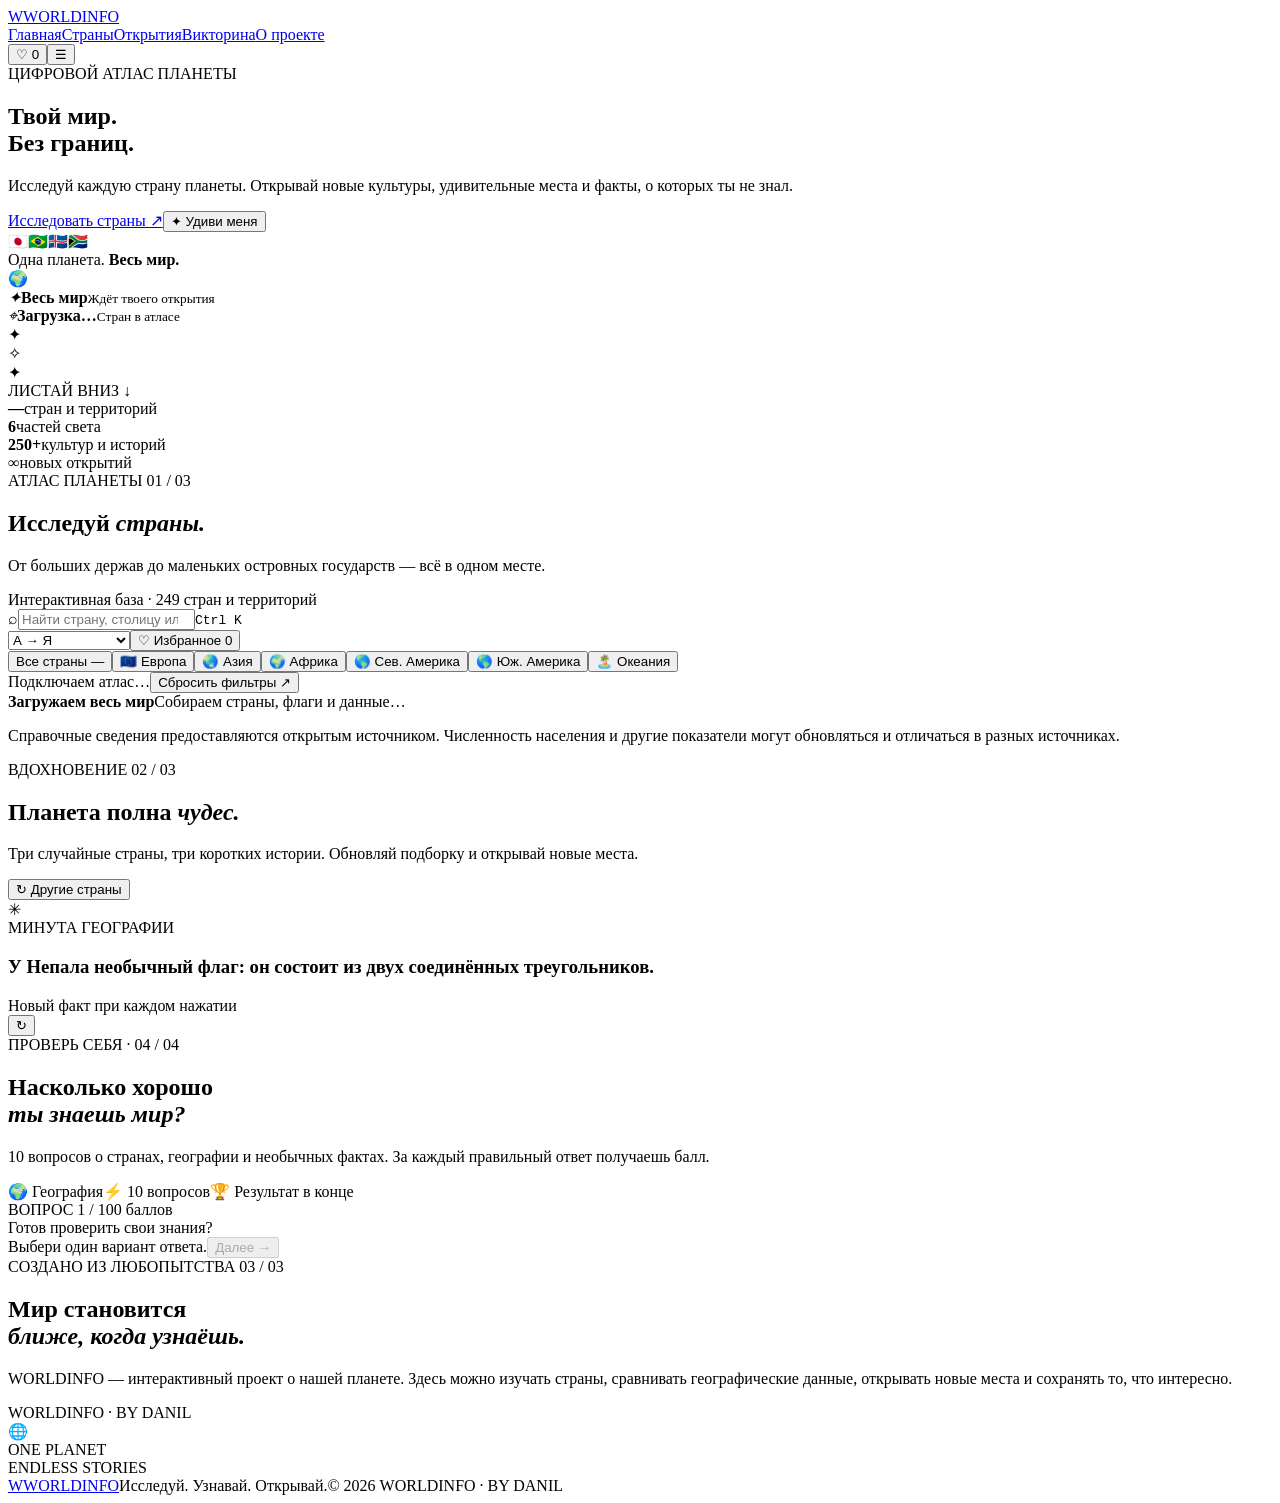
==== index.html @ 2afacd93 "Add files via upload" ====
<!doctype html>
<html lang="ru">
<head>
<meta charset="UTF-8"><meta name="viewport" content="width=device-width,initial-scale=1"><meta name="theme-color" content="#07111f">
<meta name="description" content="WORLDINFO — интерактивная энциклопедия всех стран мира."><title>WORLDINFO — весь мир у тебя под рукой</title>
<link rel="preconnect" href="https://fonts.googleapis.com"><link rel="preconnect" href="https://fonts.gstatic.com" crossorigin><link href="https://fonts.googleapis.com/css2?family=DM+Sans:wght@400;500;600;700;800&family=Manrope:wght@400;500;600;700;800&display=swap" rel="stylesheet"><link rel="stylesheet" href="style.css">
</head>
<body>
<div class="scroll-progress" id="scrollProgress"></div><div class="cursor-glow" id="cursorGlow"></div><div class="noise"></div><div class="ambient ambient-a"></div><div class="ambient ambient-b"></div>
<header class="header"><a class="logo" href="#home"><span class="logo-mark">W</span>WORLD<span class="logo-accent">INFO</span></a><nav id="nav"><a href="#home">Главная</a><a href="#countries">Страны</a><a href="#discover">Открытия</a><a href="#quiz">Викторина</a><a href="#about">О проекте</a></nav><div class="header-right"><button class="icon-button" id="favoritesTop" aria-label="Избранное">♡ <span id="favCount">0</span></button><button class="menu-button" id="menu" aria-label="Меню">☰</button></div></header>
<main>
<section class="hero" id="home"><div class="hero-content"><div class="eyebrow"><span class="pulse-dot"></span> ЦИФРОВОЙ АТЛАС ПЛАНЕТЫ</div><h1>Твой мир.<br><span>Без границ.</span></h1><p class="hero-lead">Исследуй каждую страну планеты. Открывай новые культуры, удивительные места и факты, о которых ты не знал.</p><div class="hero-buttons"><a class="button button-primary" href="#countries">Исследовать страны <span>↗</span></a><button class="button button-glass" id="randomCountry">✦ Удиви меня</button></div><div class="hero-meta"><div class="avatar-stack"><span>🇯🇵</span><span>🇧🇷</span><span>🇮🇸</span><span>🇿🇦</span></div><span>Одна планета. <b>Весь мир.</b></span></div></div><div class="hero-visual"><div class="orbit orbit-one"></div><div class="orbit orbit-two"></div><div class="planet"><div class="planet-shine"></div><span>🌍</span></div><div class="planet-label label-top"><i>✦</i><span><b>Весь мир</b><small>Ждёт твоего открытия</small></span></div><div class="planet-label label-bottom"><i>⌖</i><span><b id="heroCountryCount">Загрузка…</b><small>Стран в атласе</small></span></div><div class="star star-a">✦</div><div class="star star-b">✧</div><div class="star star-c">✦</div></div><div class="hero-scroll">ЛИСТАЙ ВНИЗ <span>↓</span></div></section>
<section class="stats-strip"><div><strong id="statCountries">—</strong><span>стран и территорий</span></div><div><strong>6</strong><span>частей света</span></div><div><strong>250+</strong><span>культур и историй</span></div><div><strong>∞</strong><span>новых открытий</span></div></section>
<section class="section countries-section" id="countries"><div class="section-heading"><div><div class="kicker">АТЛАС ПЛАНЕТЫ <span>01 / 03</span></div><h2>Исследуй <em>страны.</em></h2><p>От больших держав до маленьких островных государств — всё в одном месте.</p></div><div class="heading-note"><span class="live-dot"></span> Интерактивная база · 249 стран и территорий</div></div>
<div class="explorer"><div class="search-wrap"><span>⌕</span><input id="search" type="search" placeholder="Найти страну, столицу или регион…" autocomplete="off"><kbd>Ctrl K</kbd></div><div class="control-wrap"><select id="sort" aria-label="Сортировка"><option value="az">А → Я</option><option value="za">Я → А</option><option value="population">По населению ↓</option><option value="area">По площади ↓</option></select><button id="favoritesToggle" class="filter-fav">♡ Избранное <span id="favCount2">0</span></button></div></div>
<div class="region-tabs" id="filters"><button class="region-tab active" data-region="Все">Все страны <span id="allCount">—</span></button><button class="region-tab" data-region="Европа">🇪🇺 Европа</button><button class="region-tab" data-region="Азия">🌏 Азия</button><button class="region-tab" data-region="Африка">🌍 Африка</button><button class="region-tab" data-region="Северная Америка">🌎 Сев. Америка</button><button class="region-tab" data-region="Южная Америка">🌎 Юж. Америка</button><button class="region-tab" data-region="Океания">🏝️ Океания</button></div>
<div class="catalog-top"><span id="resultCount">Подключаем атлас…</span><button id="reset" class="text-button">Сбросить фильтры ↗</button></div><div id="countryGrid" class="country-grid"><div class="loading-state"><div class="loader"></div><b>Загружаем весь мир</b><span>Собираем страны, флаги и данные…</span></div></div><div class="load-error" id="loadError" hidden><b>Не удалось загрузить атлас</b><span data-error-detail>Не удалось получить данные от сервера. Попробуй ещё раз.</span><button class="button button-primary" id="retryLoad">Повторить загрузку</button></div><p class="data-note">Справочные сведения предоставляются открытым источником. Численность населения и другие показатели могут обновляться и отличаться в разных источниках.</p></section>
<section class="discover-section" id="discover"><div class="section-heading discover-heading"><div><div class="kicker">ВДОХНОВЕНИЕ <span>02 / 03</span></div><h2>Планета полна <em>чудес.</em></h2><p>Три случайные страны, три коротких истории. Обновляй подборку и открывай новые места.</p></div><button id="refreshFeatured" class="button button-glass refresh-featured">↻ Другие страны</button></div><div class="feature-grid" id="featuredGrid"></div>
<div class="fact-banner"><div class="fact-icon">✳</div><div><div class="kicker">МИНУТА ГЕОГРАФИИ</div><h3 id="factText">У Непала необычный флаг: он состоит из двух соединённых треугольников.</h3><span>Новый факт при каждом нажатии</span></div><button id="newFact" class="fact-refresh" aria-label="Новый факт">↻</button></div></section>

<section class="quiz-section" id="quiz"><div class="quiz-intro"><div class="kicker">ПРОВЕРЬ СЕБЯ · 04 / 04</div><h2>Насколько хорошо<br><em>ты знаешь мир?</em></h2><p>10 вопросов о странах, географии и необычных фактах. За каждый правильный ответ получаешь балл.</p><div class="quiz-pills"><span>🌍 География</span><span>⚡ 10 вопросов</span><span>🏆 Результат в конце</span></div></div><div class="quiz-panel" id="quizPanel"><div class="quiz-topline"><span id="quizCounter">ВОПРОС 1 / 10</span><span id="quizScore">0 баллов</span></div><div class="quiz-progress"><span id="quizProgress"></span></div><div class="quiz-question" id="quizQuestion">Готов проверить свои знания?</div><div class="quiz-options" id="quizOptions"></div><div class="quiz-bottom"><span id="quizFeedback">Выбери один вариант ответа.</span><button class="button button-primary" id="quizNext" disabled>Далее →</button></div></div></section>
<section class="about-section" id="about"><div class="about-copy"><div class="kicker">СОЗДАНО ИЗ ЛЮБОПЫТСТВА <span>03 / 03</span></div><h2>Мир становится<br><em>ближе, когда узнаёшь.</em></h2><p>WORLDINFO — интерактивный проект о нашей планете. Здесь можно изучать страны, сравнивать географические данные, открывать новые места и сохранять то, что интересно.</p><div class="about-sign">WORLDINFO <span>·</span> BY DANIL</div></div><div class="about-orb"><div class="about-orb-inner">🌐</div><span class="orb-caption">ONE PLANET<br>ENDLESS STORIES</span></div></section>
</main><footer><a class="logo" href="#home"><span class="logo-mark">W</span>WORLD<span class="logo-accent">INFO</span></a><span>Исследуй. Узнавай. Открывай.</span><span>© 2026 WORLDINFO · BY DANIL</span></footer>
<dialog id="countryModal" class="country-modal"><button class="modal-close" id="closeModal" aria-label="Закрыть">×</button><div id="modalBody"></div></dialog><div class="toast" id="toast"></div><script src="countries.js"></script><script src="script.js"></script>
</body></html>
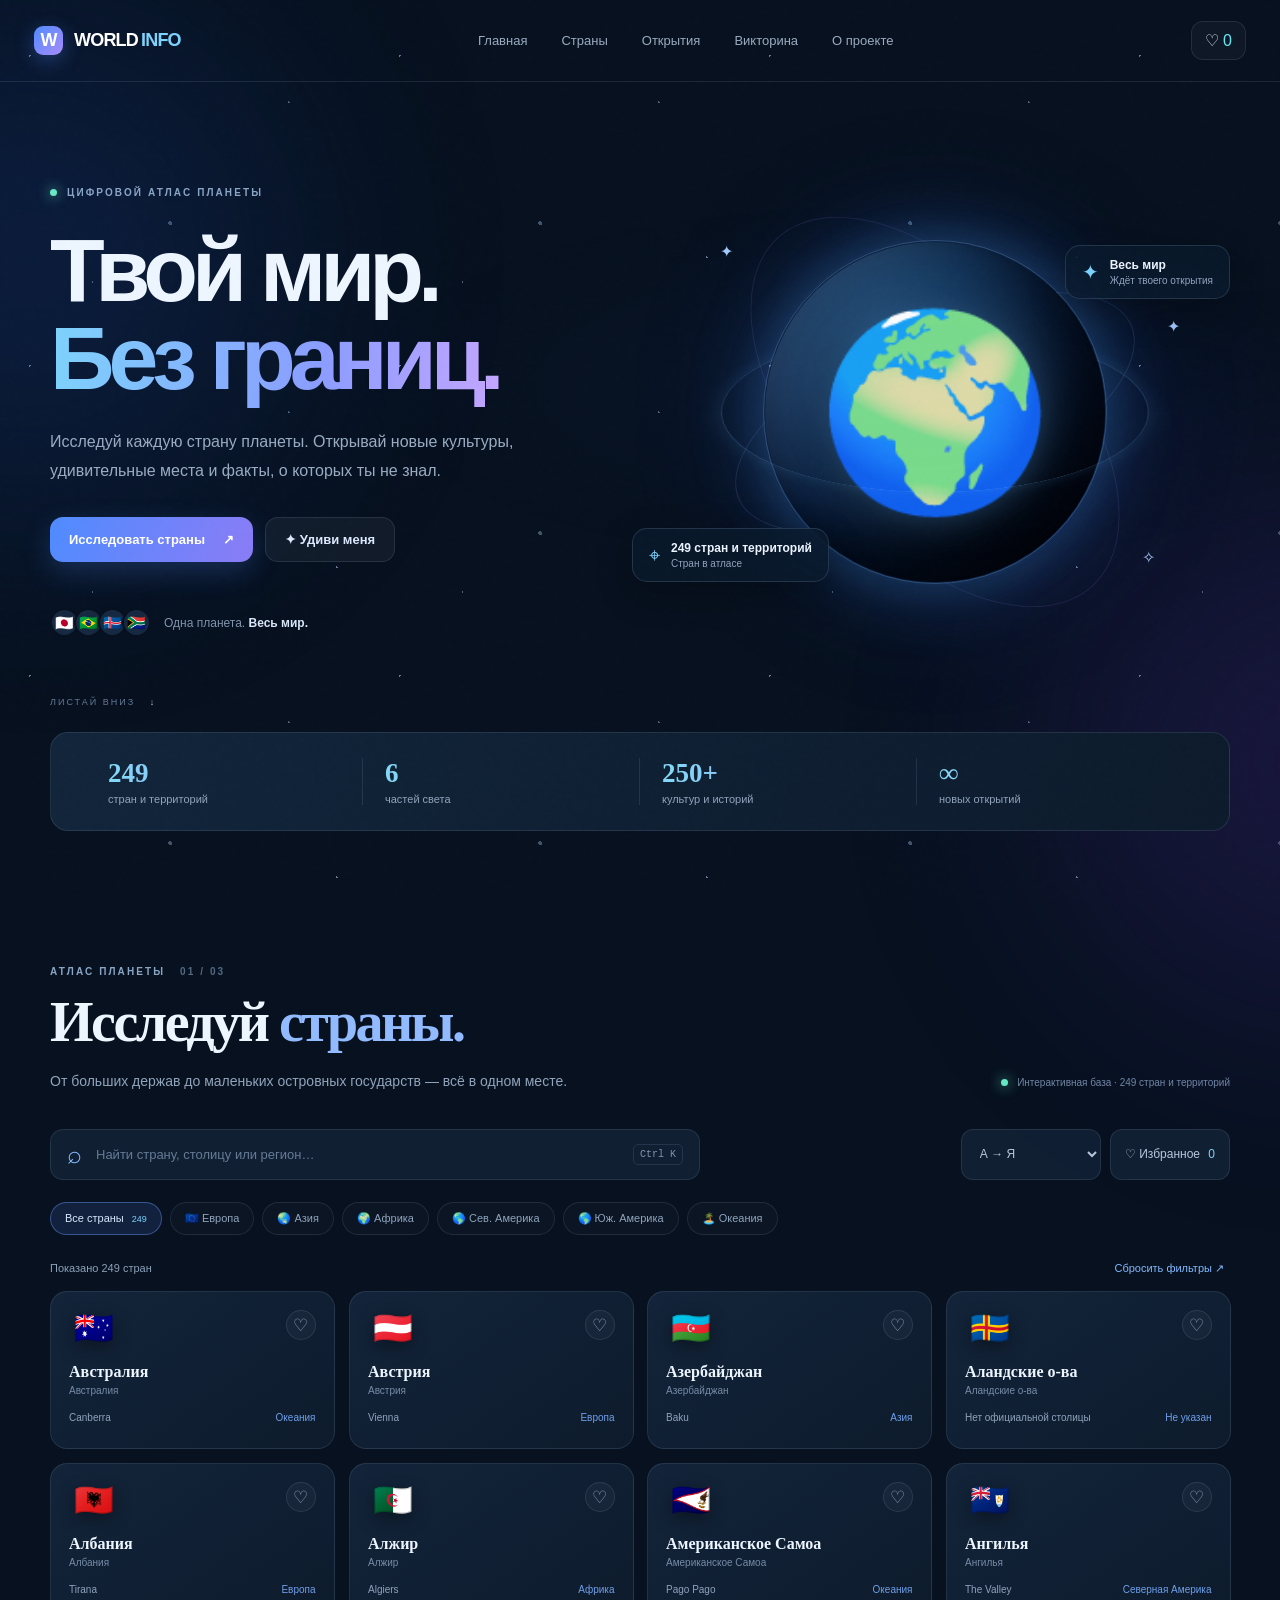
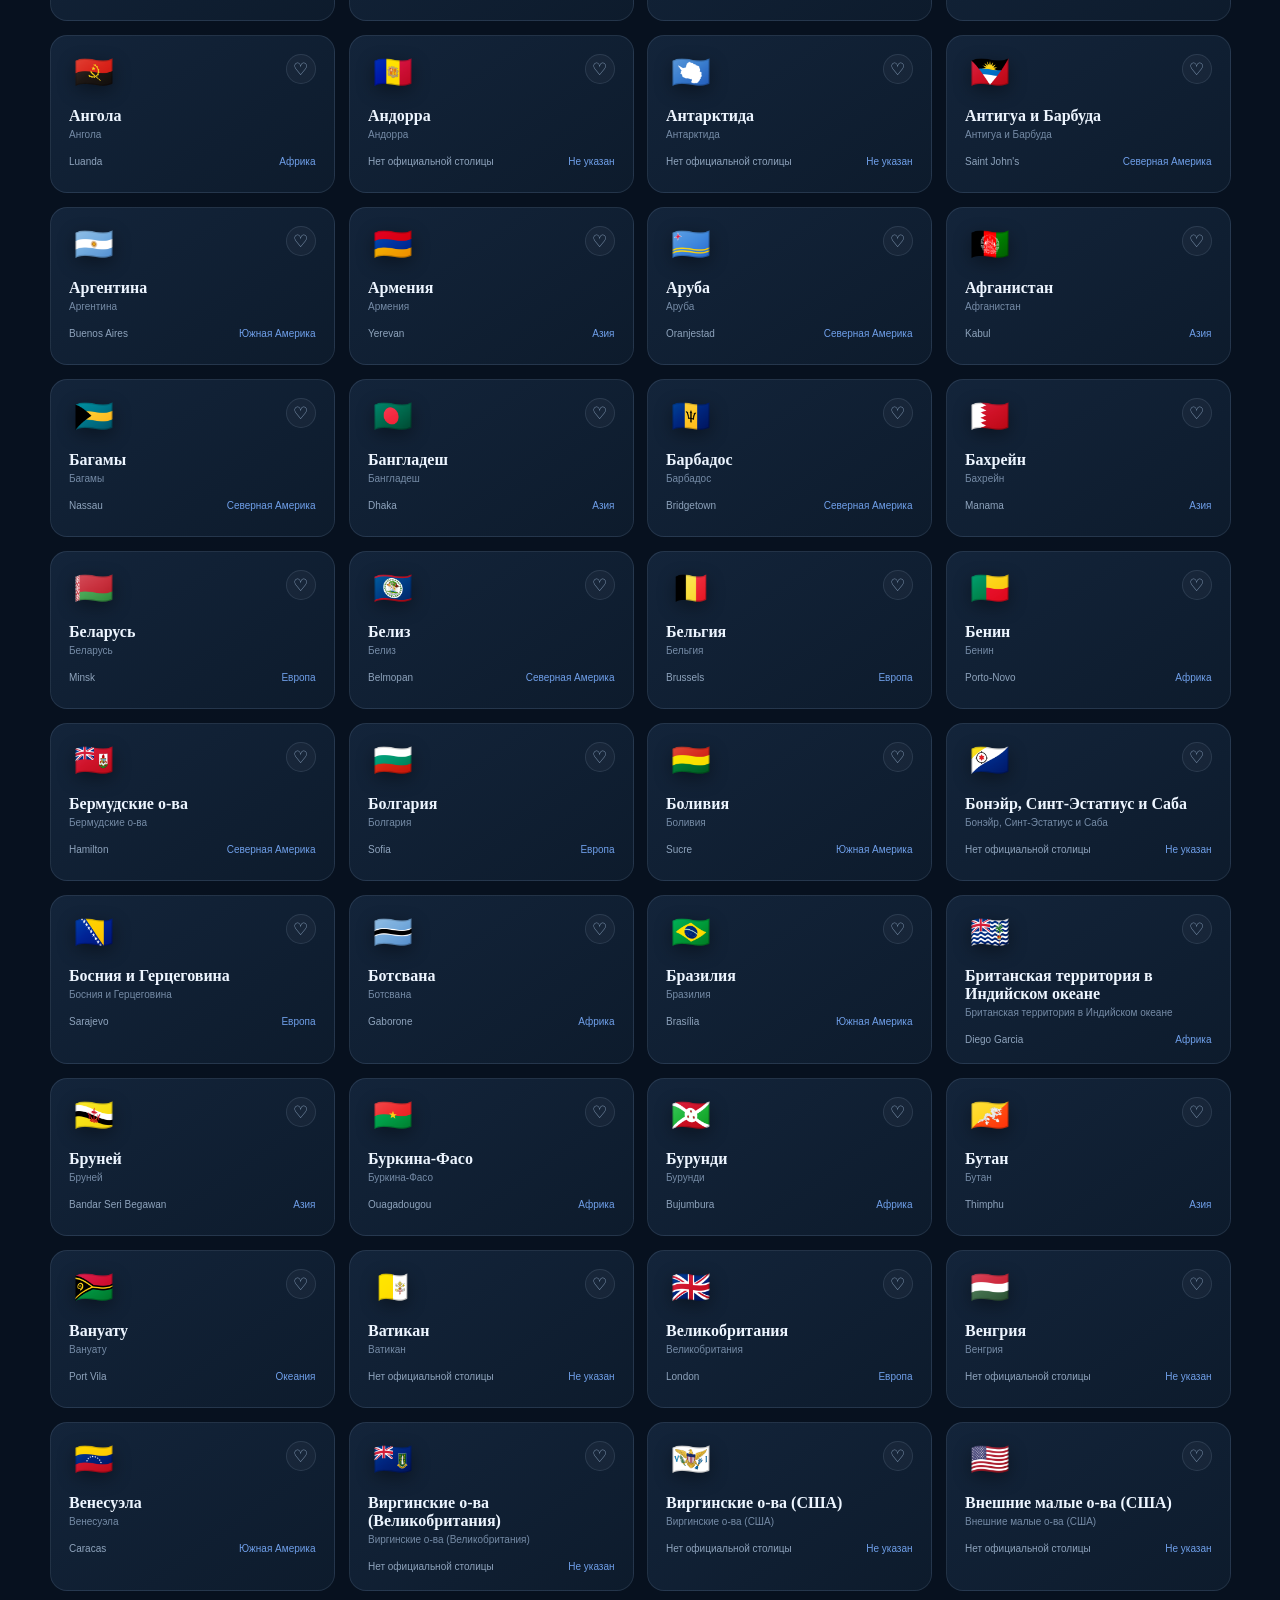
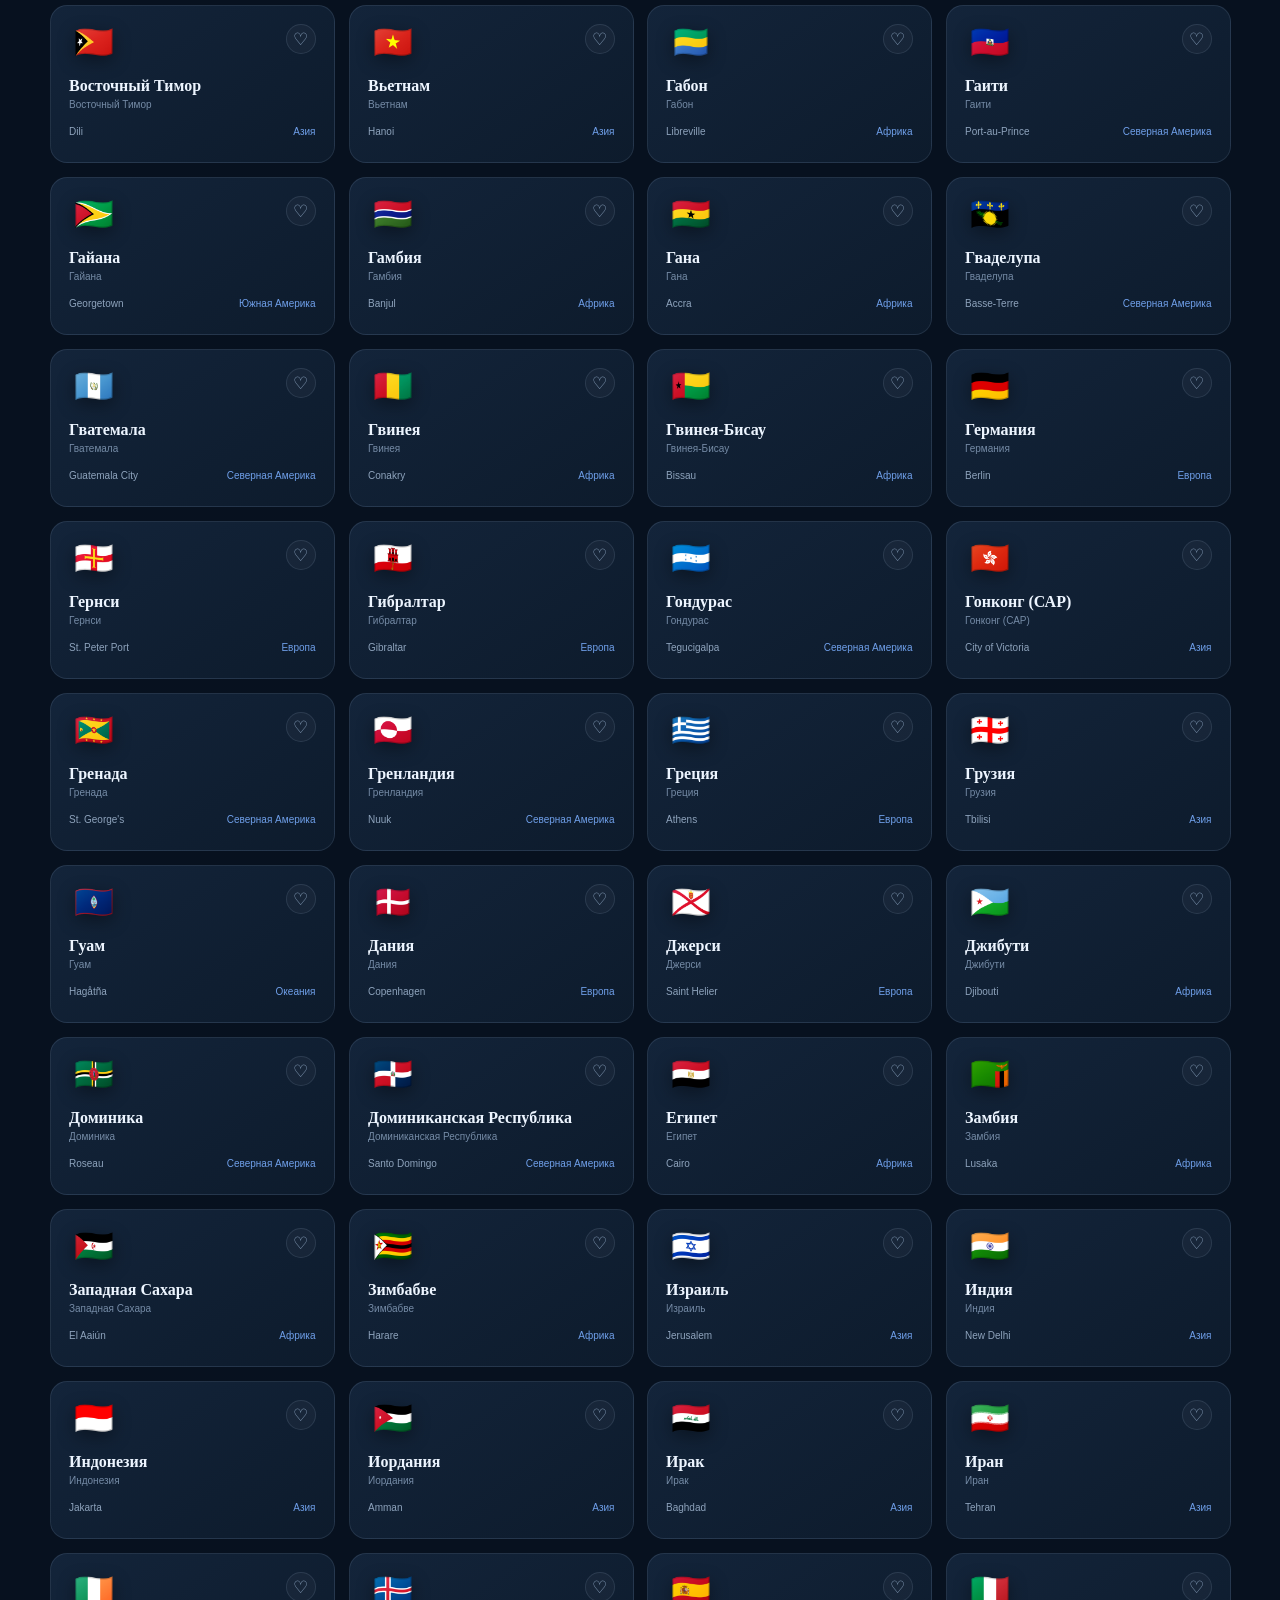
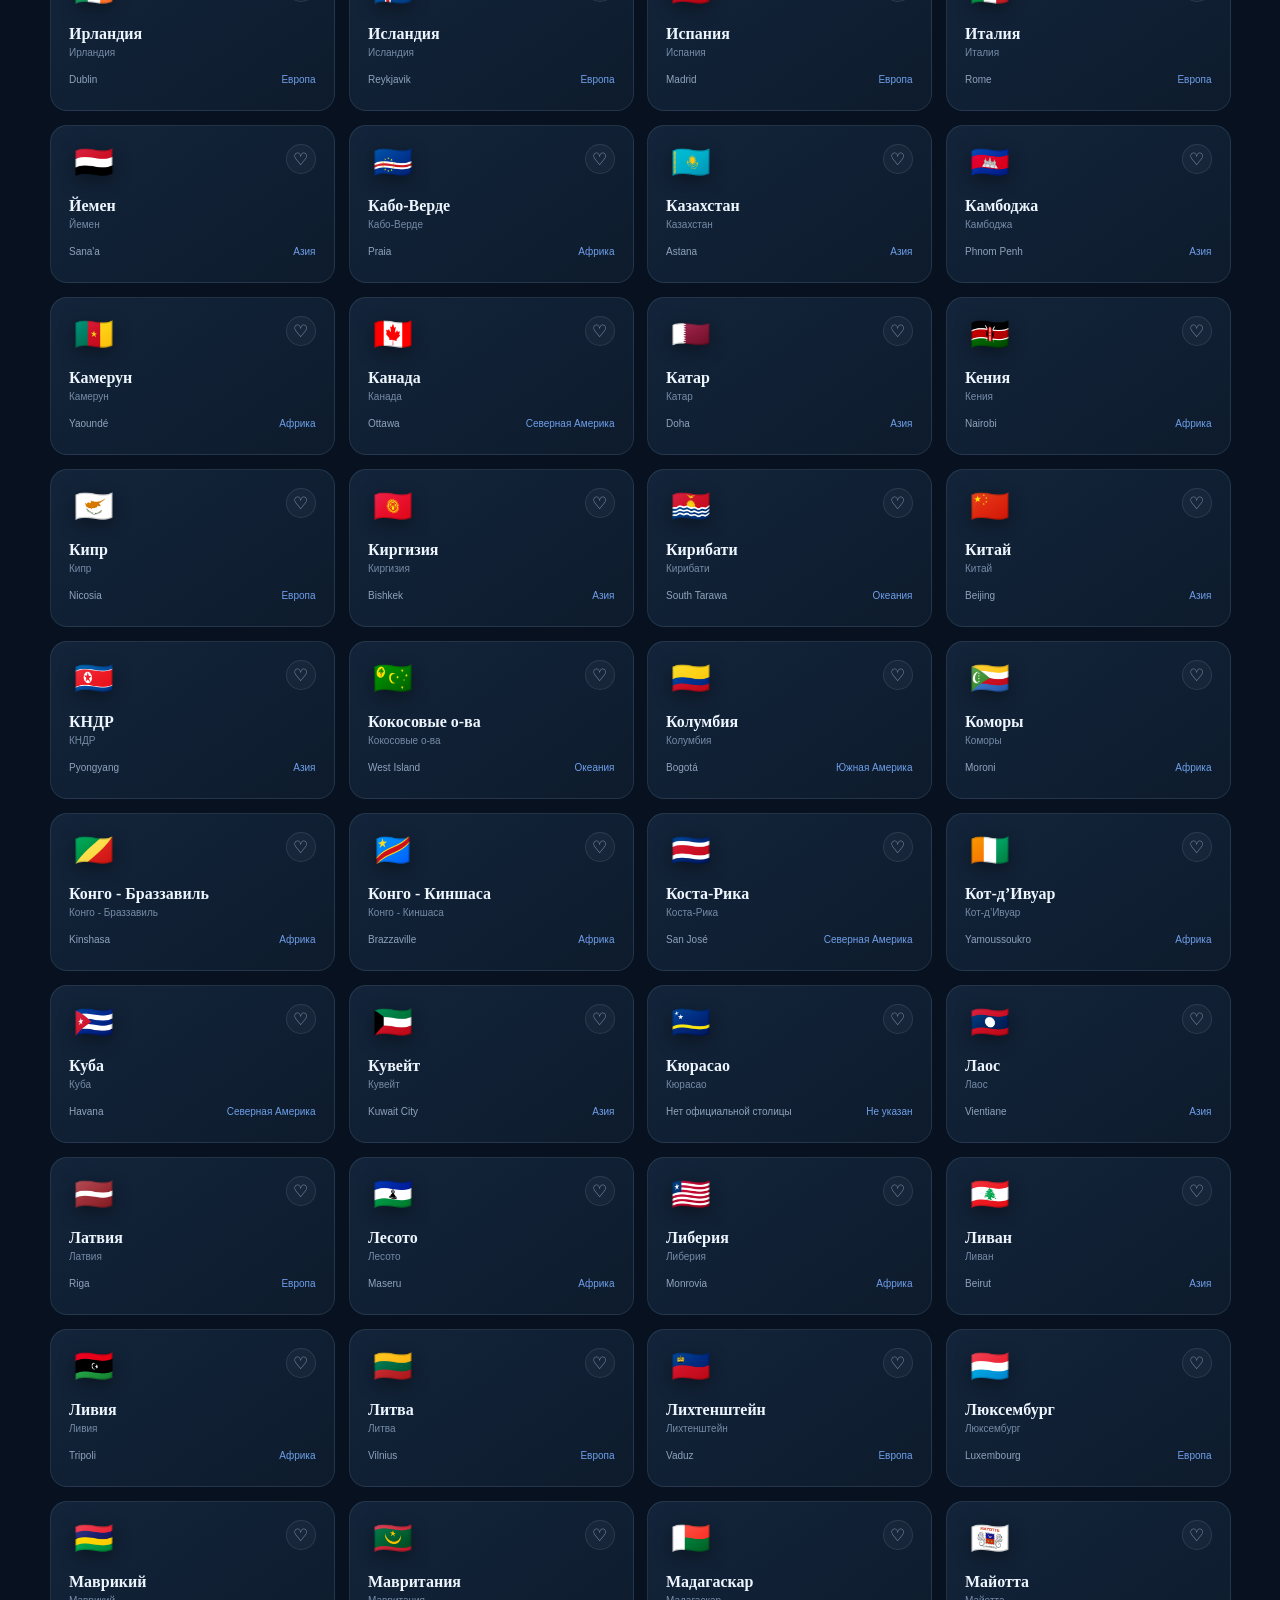
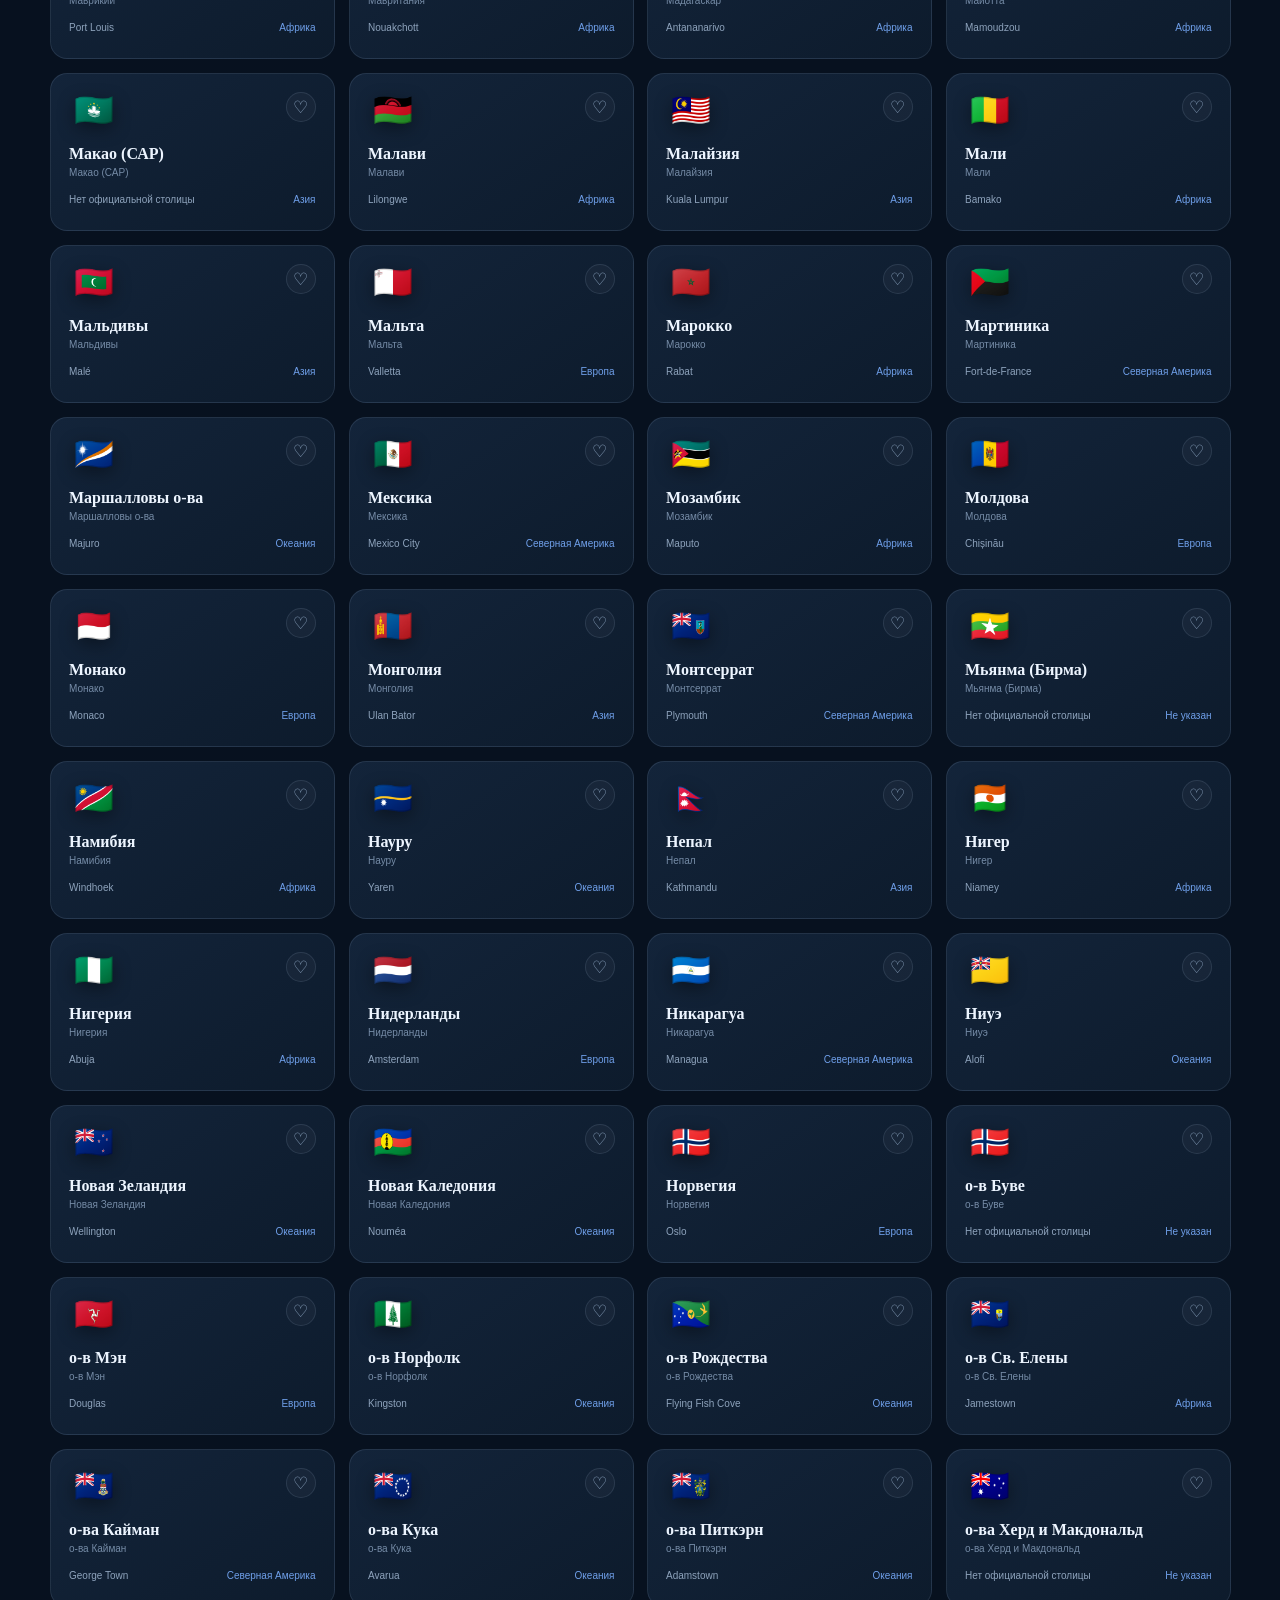
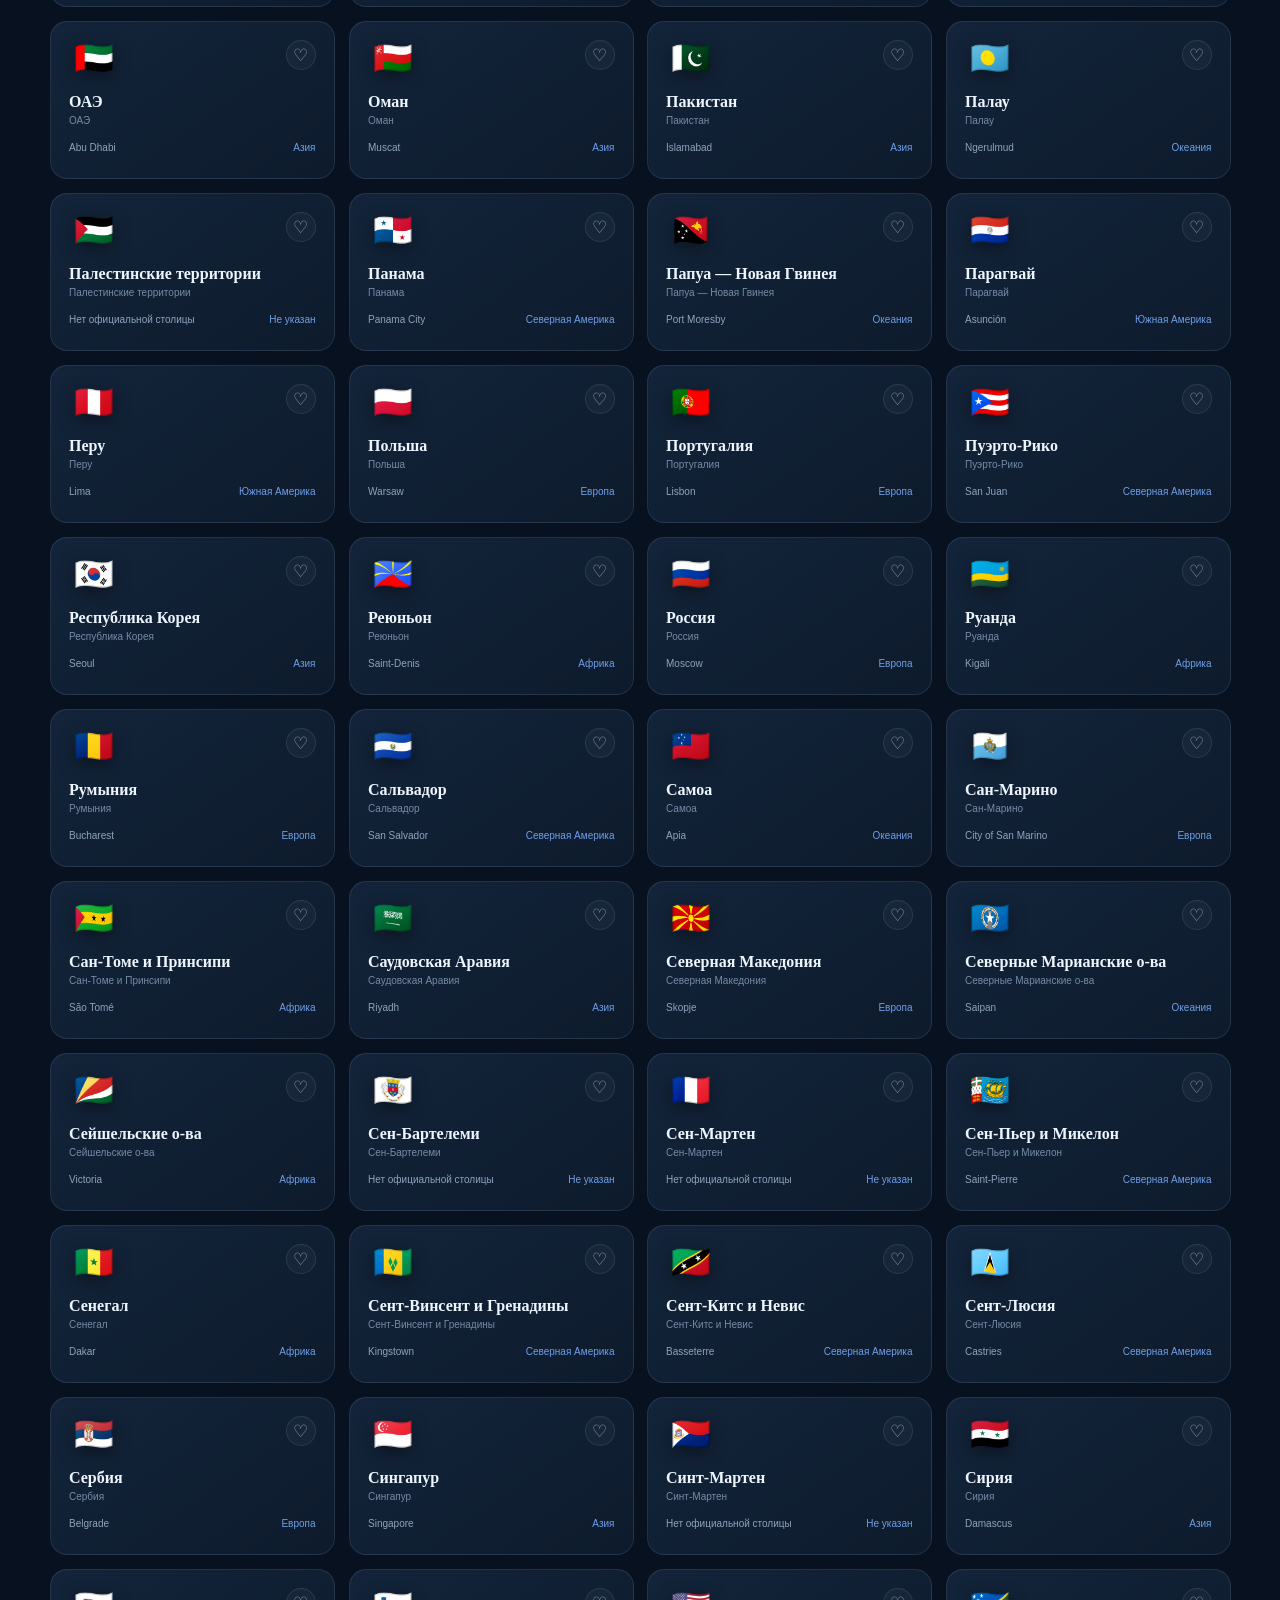
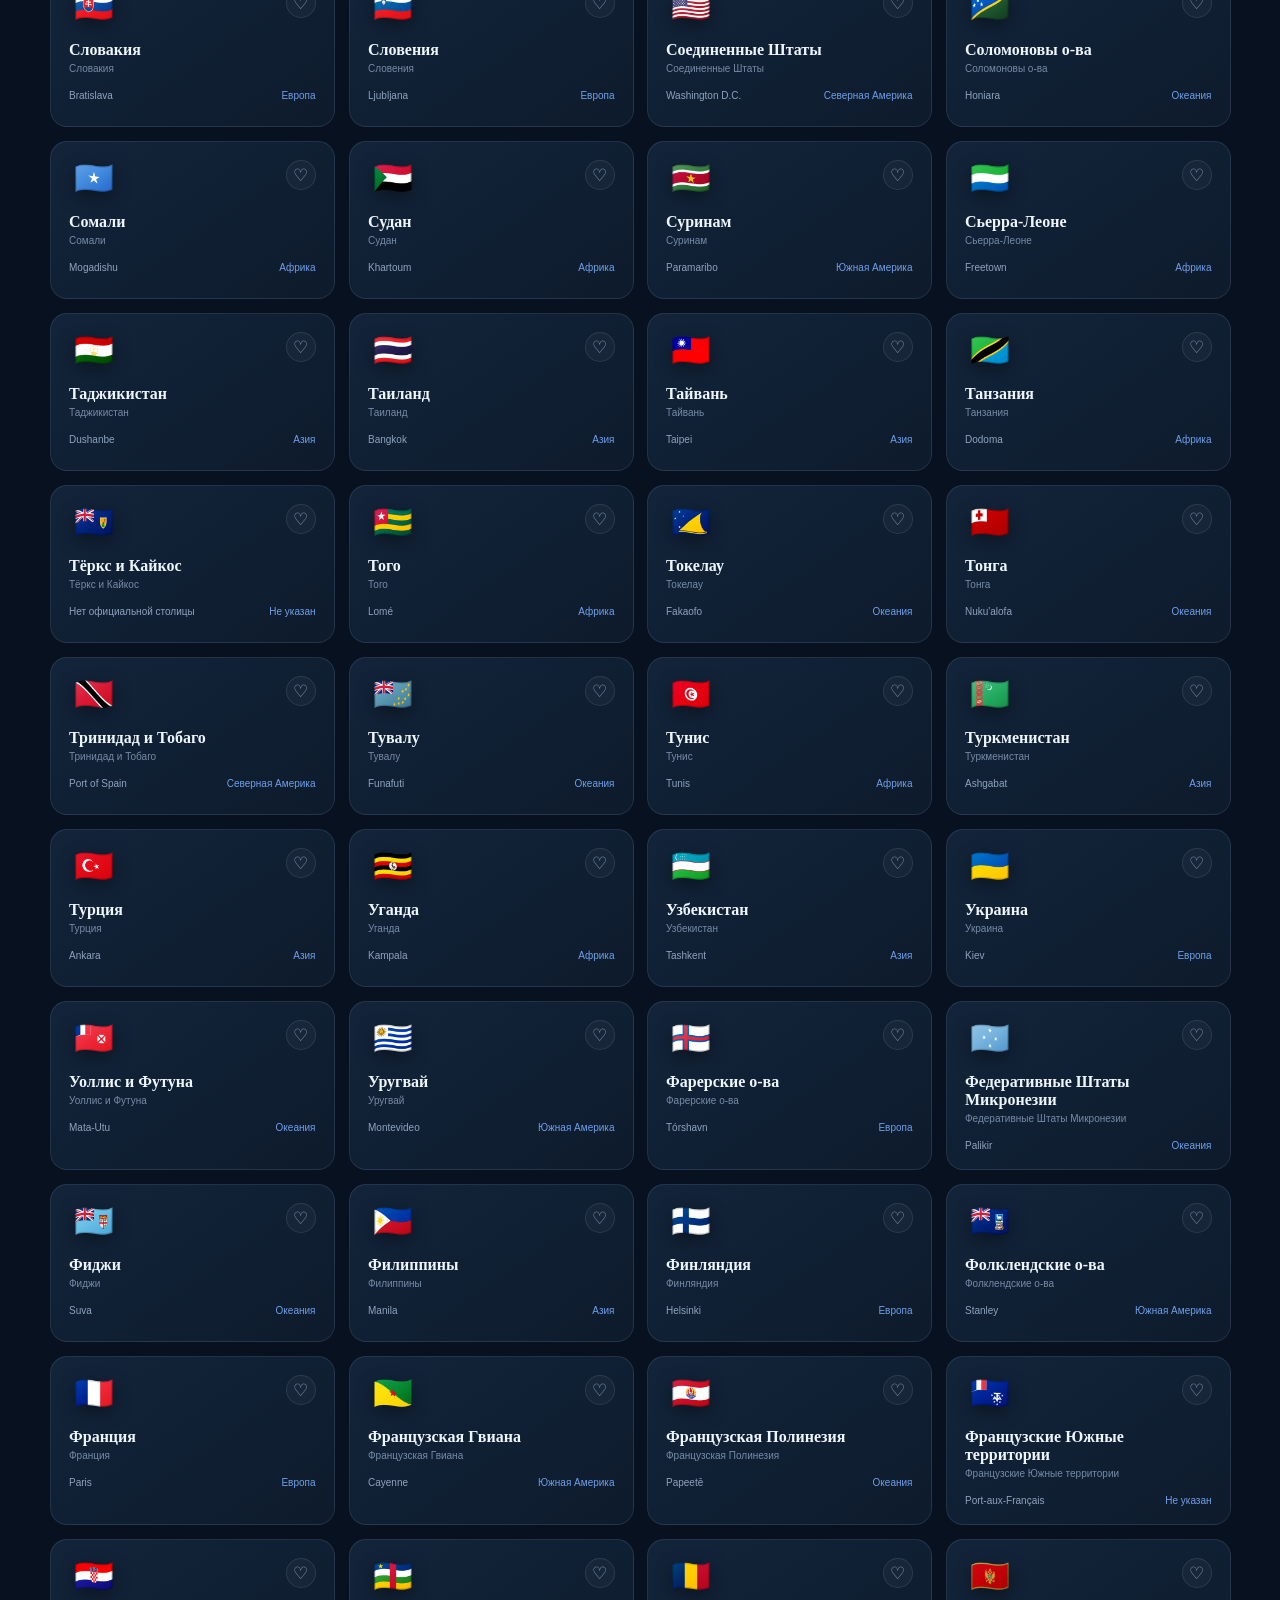
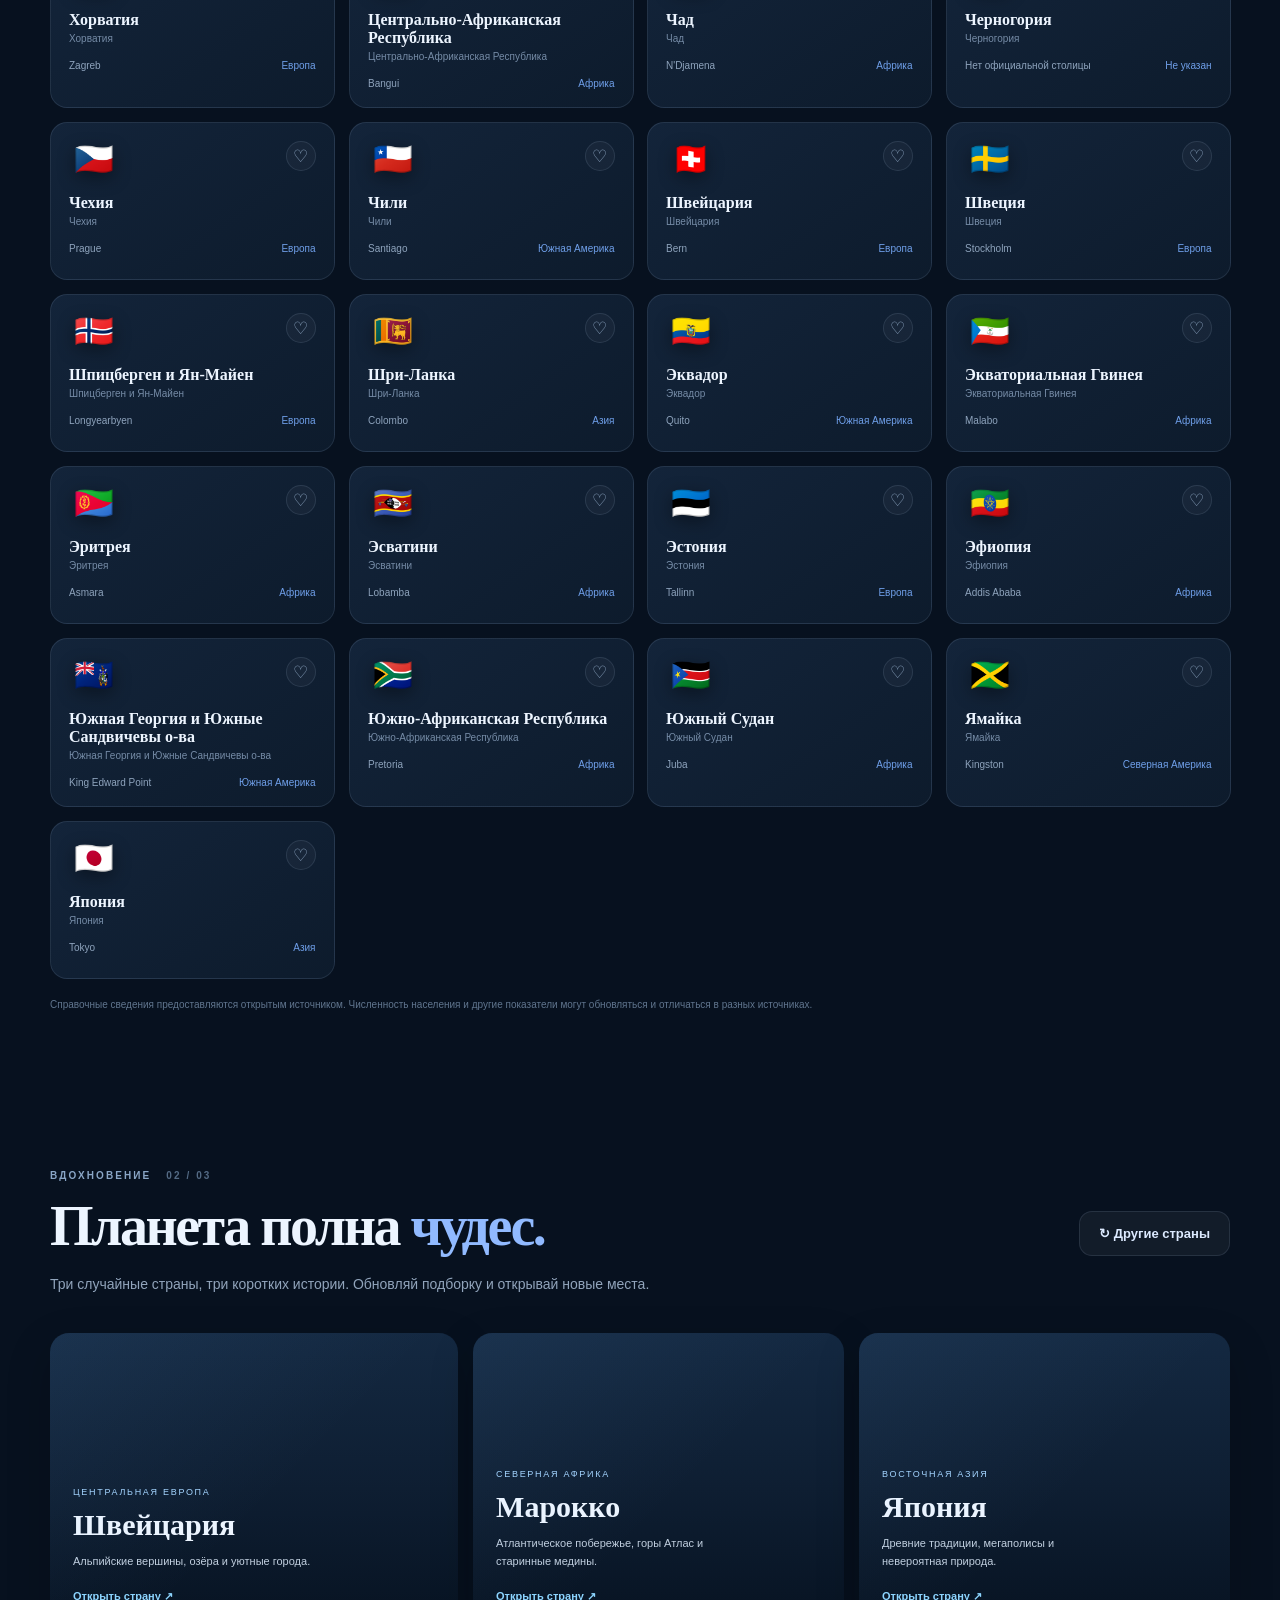
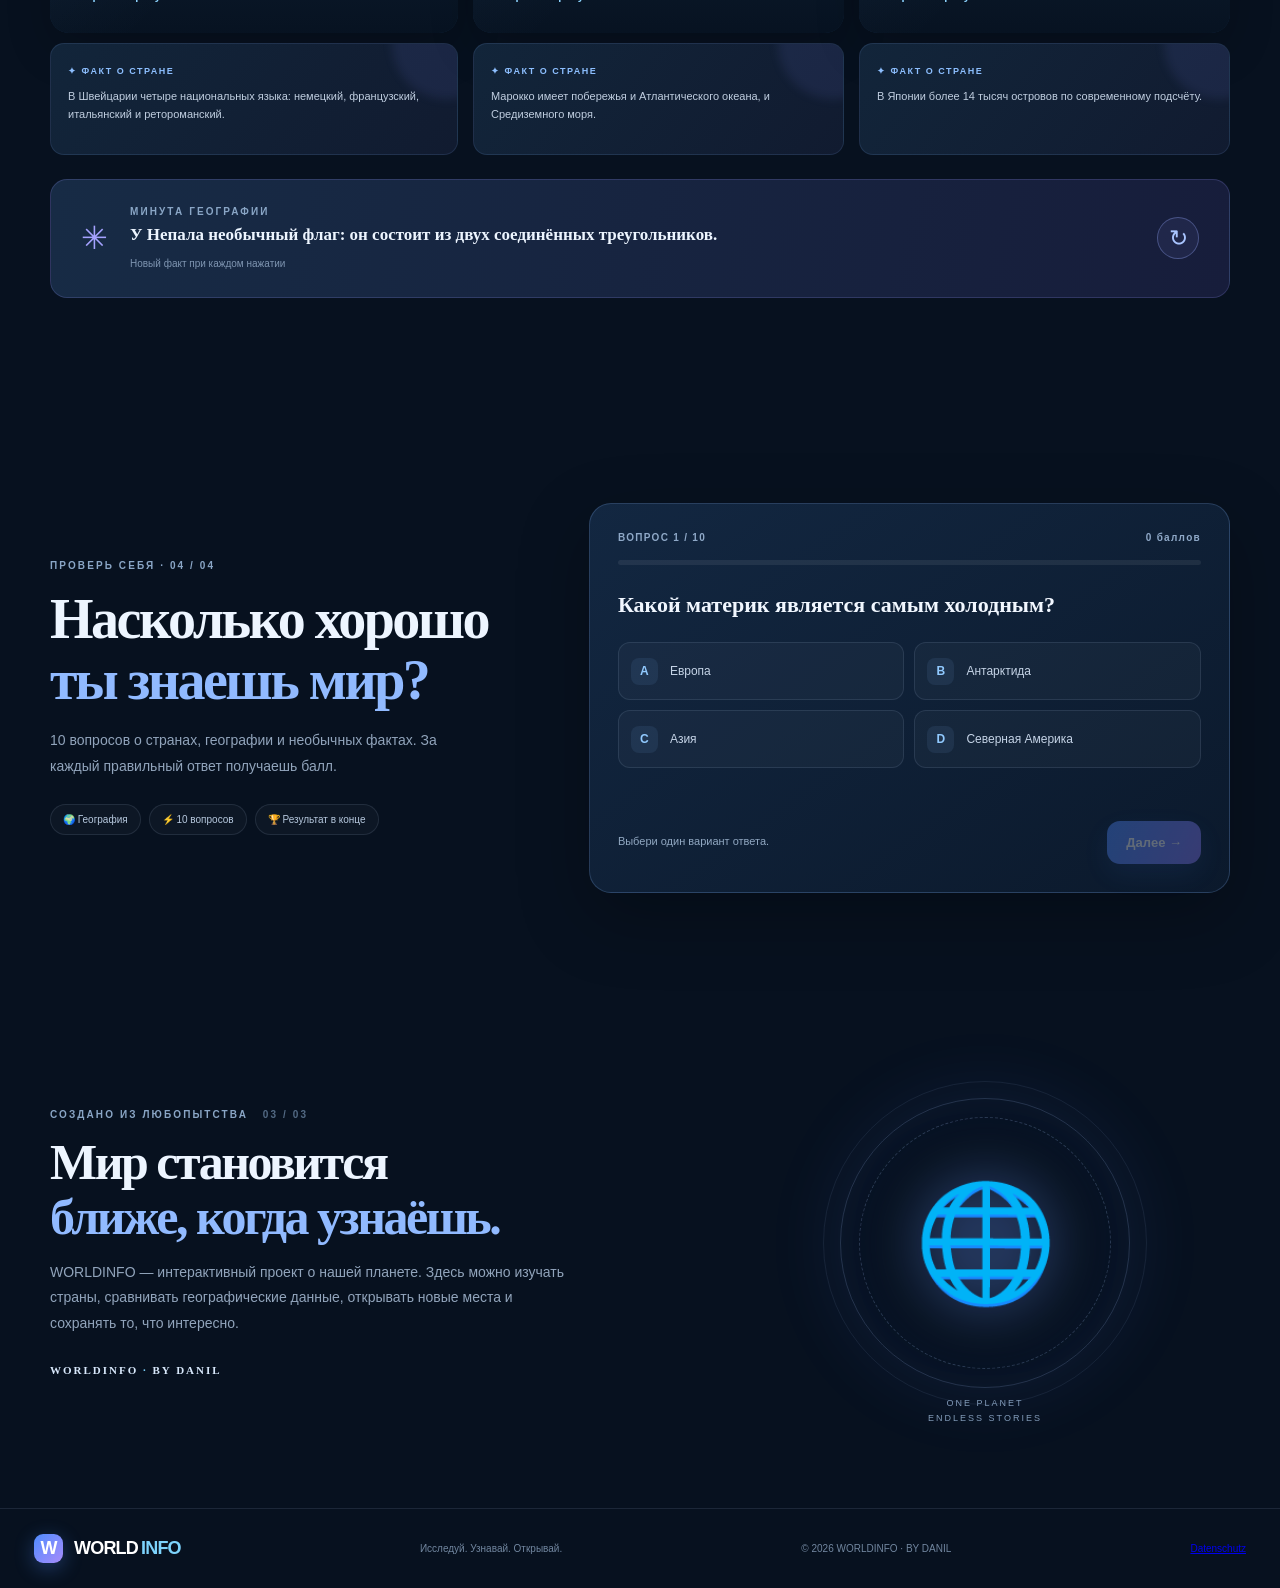
==== commit 2e699fe4: "Add privacy policy footer link" ====
--- a/index.html
+++ b/index.html
@@ -20,6 +20,6 @@
 
 <section class="quiz-section" id="quiz"><div class="quiz-intro"><div class="kicker">ПРОВЕРЬ СЕБЯ · 04 / 04</div><h2>Насколько хорошо<br><em>ты знаешь мир?</em></h2><p>10 вопросов о странах, географии и необычных фактах. За каждый правильный ответ получаешь балл.</p><div class="quiz-pills"><span>🌍 География</span><span>⚡ 10 вопросов</span><span>🏆 Результат в конце</span></div></div><div class="quiz-panel" id="quizPanel"><div class="quiz-topline"><span id="quizCounter">ВОПРОС 1 / 10</span><span id="quizScore">0 баллов</span></div><div class="quiz-progress"><span id="quizProgress"></span></div><div class="quiz-question" id="quizQuestion">Готов проверить свои знания?</div><div class="quiz-options" id="quizOptions"></div><div class="quiz-bottom"><span id="quizFeedback">Выбери один вариант ответа.</span><button class="button button-primary" id="quizNext" disabled>Далее →</button></div></div></section>
 <section class="about-section" id="about"><div class="about-copy"><div class="kicker">СОЗДАНО ИЗ ЛЮБОПЫТСТВА <span>03 / 03</span></div><h2>Мир становится<br><em>ближе, когда узнаёшь.</em></h2><p>WORLDINFO — интерактивный проект о нашей планете. Здесь можно изучать страны, сравнивать географические данные, открывать новые места и сохранять то, что интересно.</p><div class="about-sign">WORLDINFO <span>·</span> BY DANIL</div></div><div class="about-orb"><div class="about-orb-inner">🌐</div><span class="orb-caption">ONE PLANET<br>ENDLESS STORIES</span></div></section>
-</main><footer><a class="logo" href="#home"><span class="logo-mark">W</span>WORLD<span class="logo-accent">INFO</span></a><span>Исследуй. Узнавай. Открывай.</span><span>© 2026 WORLDINFO · BY DANIL</span></footer>
+</main><footer><a class="logo" href="#home"><span class="logo-mark">W</span>WORLD<span class="logo-accent">INFO</span></a><span>Исследуй. Узнавай. Открывай.</span><span>© 2026 WORLDINFO · BY DANIL</span><a href="datenschutz.html">Datenschutz</a></footer>
 <dialog id="countryModal" class="country-modal"><button class="modal-close" id="closeModal" aria-label="Закрыть">×</button><div id="modalBody"></div></dialog><div class="toast" id="toast"></div><script src="countries.js"></script><script src="script.js"></script>
 </body></html>
--- a/style.css
+++ b/style.css
@@ -0,0 +1,55 @@
+:root{--bg:#07111f;--bg2:#0a1728;--panel:#101f32;--line:rgba(182,207,237,.12);--text:#edf5ff;--muted:#8fa2ba;--cyan:#67e8f9;--blue:#6198ff;--violet:#a78bfa;--radius:22px}*{box-sizing:border-box}html{scroll-behavior:smooth;scroll-padding-top:90px}body{margin:0;background:var(--bg);color:var(--text);font-family:'DM Sans',sans-serif;overflow-x:hidden}button,input,select{font:inherit}button{color:inherit;cursor:pointer}.noise{position:fixed;inset:0;pointer-events:none;z-index:5;opacity:.025;background-image:url("data:image/svg+xml,%3Csvg viewBox='0 0 180 180' xmlns='http://www.w3.org/2000/svg'%3E%3Cfilter id='n'%3E%3CfeTurbulence type='fractalNoise' baseFrequency='.9' numOctaves='3' stitchTiles='stitch'/%3E%3C/filter%3E%3Crect width='100%25' height='100%25' filter='url(%23n)' opacity='.5'/%3E%3C/svg%3E")}.ambient{position:absolute;width:520px;height:520px;border-radius:50%;filter:blur(130px);opacity:.15;pointer-events:none}.ambient-a{top:0;left:-230px;background:#2563eb}.ambient-b{top:500px;right:-300px;background:#7c3aed}.header{height:82px;max-width:1280px;padding:0 34px;margin:auto;display:flex;align-items:center;justify-content:space-between;position:relative;z-index:10;border-bottom:1px solid var(--line)}.logo{font:800 18px Manrope,sans-serif;letter-spacing:-.8px;color:#fff;text-decoration:none;display:flex;align-items:center;gap:3px}.logo-mark{width:29px;height:29px;display:grid;place-items:center;border-radius:9px;margin-right:8px;background:linear-gradient(135deg,#4f8cff,#a78bfa);box-shadow:0 5px 20px #4f8cff55}.logo-accent{color:#7dd3fc}.header nav{display:flex;gap:34px}.header nav a{color:#9aabc0;text-decoration:none;font-size:13px;transition:.25s}.header nav a:hover{color:#fff}.header-right{display:flex;gap:10px}.icon-button,.menu-button{border:1px solid var(--line);background:#ffffff08;border-radius:12px;padding:9px 13px}.icon-button span{color:var(--cyan)}.menu-button{display:none}.hero{min-height:650px;max-width:1280px;padding:100px 50px 90px;margin:auto;display:grid;grid-template-columns:1fr 1fr;align-items:center;position:relative}.hero-content{position:relative;z-index:2;animation:rise .8s both}.eyebrow,.kicker{font-size:10px;letter-spacing:2.1px;font-weight:800;color:#8aa6c6}.eyebrow{display:flex;align-items:center;gap:10px}.pulse-dot,.live-dot{width:7px;height:7px;border-radius:50%;background:#67e8c4;box-shadow:0 0 13px #67e8c4;display:inline-block;animation:pulse 2s infinite}.hero h1{font:800 clamp(58px,7vw,92px)/.99 Manrope,sans-serif;letter-spacing:-6px;margin:28px 0 25px}.hero h1 span{background:linear-gradient(95deg,#7dd3fc,#8b9dff 60%,#c4a6ff);background-clip:text;color:transparent}.hero-lead{font-size:16px;line-height:1.8;color:#9aacc2;max-width:490px}.hero-buttons{display:flex;gap:12px;margin-top:32px;flex-wrap:wrap}.button{border:0;border-radius:13px;padding:14px 19px;font-weight:700;font-size:13px;transition:transform .25s,box-shadow .25s}.button:hover{transform:translateY(-3px)}.button-primary{background:linear-gradient(110deg,#4f8cff,#8b7cf6);color:white;box-shadow:0 10px 28px #4f8cff38;text-decoration:none;display:inline-flex;gap:18px;align-items:center}.button-primary:hover{box-shadow:0 14px 35px #4f8cff60}.button-glass{background:#ffffff0c;border:1px solid var(--line);color:#dceaff}.hero-meta{display:flex;align-items:center;gap:13px;color:#8094ad;font-size:12px;margin-top:46px}.hero-meta b{color:#d9e7f8}.avatar-stack{display:flex;padding-left:5px}.avatar-stack span{width:29px;height:29px;border-radius:50%;display:grid;place-items:center;background:#172941;border:2px solid var(--bg);margin-left:-5px;font-size:15px}.hero-visual{height:450px;position:relative;display:grid;place-items:center;animation:floatIn 1.1s .15s both}.planet{width:min(340px,72vw);aspect-ratio:1;border-radius:50%;display:grid;place-items:center;position:relative;background:radial-gradient(circle at 35% 25%,#1b4770,#102747 55%,#09172b 75%);box-shadow:inset -30px -28px 55px #020a18,0 0 80px #3886e955,0 0 160px #4c5ee522;animation:planetFloat 7s ease-in-out infinite}.planet:before{content:"";position:absolute;inset:-2px;border-radius:50%;border:1px solid #83c5ff45;box-shadow:0 0 45px #56b4ff25}.planet>span{font-size:190px;filter:drop-shadow(0 10px 22px #0009);animation:planetTurn 18s linear infinite}.planet-shine{position:absolute;inset:0;border-radius:50%;background:linear-gradient(125deg,#ffffff18,transparent 38%,#0008 85%)}.orbit{position:absolute;border:1px solid #8cbcff25;border-radius:50%;width:430px;height:180px;transform:rotate(-24deg)}.orbit-two{width:470px;height:260px;transform:rotate(48deg);border-color:#a78bfa22}.planet-label{position:absolute;z-index:2;display:flex;align-items:center;gap:11px;padding:12px 16px;border-radius:15px;border:1px solid #b5d5ff26;background:#0b1a2bdc;backdrop-filter:blur(14px);box-shadow:0 12px 35px #0004;animation:labelFloat 5s ease-in-out infinite}.planet-label i{font-style:normal;color:#7dd3fc;font-size:20px}.planet-label b,.planet-label small{display:block}.planet-label b{font-size:12px}.planet-label small{font-size:10px;color:#91a4bc;margin-top:3px}.label-top{top:58px;right:0}.label-bottom{bottom:55px;left:-8px;animation-delay:-2s}.star{position:absolute;color:#a5c9ff;animation:twinkle 2.5s infinite}.star-a{top:55px;left:80px}.star-b{bottom:70px;right:75px;animation-delay:.8s}.star-c{top:130px;right:50px;animation-delay:1.3s}.hero-scroll{position:absolute;bottom:25px;left:50px;color:#637a96;font-size:9px;letter-spacing:2px}.hero-scroll span{color:#a8c6ed;margin-left:10px}.stats-strip{max-width:1180px;margin:0 auto 35px;padding:25px 35px;border:1px solid var(--line);border-radius:18px;background:linear-gradient(110deg,#12253b,#0d1b2c);display:grid;grid-template-columns:repeat(4,1fr);position:relative;z-index:2}.stats-strip div{padding:0 22px;border-right:1px solid var(--line)}.stats-strip div:last-of-type{border:0}.stats-strip strong,.stats-strip span{display:block}.stats-strip strong{font:800 27px Manrope;background:linear-gradient(90deg,#83d9f6,#9f9aff);background-clip:text;color:transparent}.stats-strip span{font-size:11px;color:#91a4bb;margin-top:4px}.section,.discover-section,.about-section{max-width:1180px;margin:0 auto;padding:100px 0}.section-heading{display:flex;justify-content:space-between;align-items:end;margin-bottom:35px;gap:20px}.kicker span{color:#536a84;margin-left:10px}.section-heading h2,.about-copy h2{font:800 clamp(38px,5vw,56px)/1.1 Manrope;letter-spacing:-2.5px;margin:15px 0}.section-heading h2 em,.about-copy h2 em{font-style:normal;color:#91baff}.section-heading p,.about-copy p{color:#91a4bb;font-size:14px;line-height:1.8;margin:0}.heading-note{font-size:10px;color:#7188a4;display:flex;align-items:center;gap:9px;padding-bottom:6px}.explorer{display:flex;justify-content:space-between;gap:12px;margin:30px 0 20px}.search-wrap{height:51px;flex:1;max-width:650px;display:flex;align-items:center;gap:12px;padding:0 16px;background:#101f32;border:1px solid var(--line);border-radius:13px}.search-wrap>span{font-size:25px;color:#86b9ff}.search-wrap input{width:100%;border:0;outline:0;background:transparent;color:#eaf3ff;font-size:13px}.search-wrap input::placeholder{color:#657b96}.search-wrap kbd{font-size:10px;white-space:nowrap;color:#8295ad;border:1px solid var(--line);border-radius:5px;padding:4px 6px}.control-wrap{display:flex;gap:9px}.control-wrap select,.filter-fav{background:#101f32;border:1px solid var(--line);border-radius:12px;color:#b6c8dc;padding:0 14px;font-size:12px;outline:0}.control-wrap select option{background:#101f32}.filter-fav span{color:#7dd3fc;margin-left:5px}.region-tabs{display:flex;gap:8px;flex-wrap:wrap;margin:22px 0}.region-tab{border:1px solid var(--line);background:#ffffff05;border-radius:30px;padding:9px 14px;color:#8fa4bd;font-size:11px;transition:.2s}.region-tab:hover,.region-tab.active{background:#527ff026;border-color:#6e9fff6b;color:#d9e9ff}.region-tab span{font-size:9px;color:#7dd3fc;margin-left:5px}.catalog-top{display:flex;justify-content:space-between;align-items:center;color:#8da2ba;font-size:11px;margin:26px 0 15px}.text-button{background:none;border:0;color:#83baff;font-size:11px}.country-grid{display:grid;grid-template-columns:repeat(4,minmax(0,1fr));gap:14px}.country-card{position:relative;overflow:hidden;background:linear-gradient(145deg,#13243a,#0d1b2c);border:1px solid var(--line);border-radius:17px;padding:18px;min-height:158px;cursor:pointer;transition:transform .28s,border-color .28s,box-shadow .28s;animation:cardIn .5s both}.country-card:hover{transform:translateY(-6px);border-color:#80b8ff75;box-shadow:0 16px 35px #0003}.card-top{display:flex;justify-content:space-between;align-items:start}.flag-image{width:49px;height:34px;object-fit:cover;border-radius:5px;box-shadow:0 4px 12px #0004}.flag-fallback{font-size:32px;line-height:34px}.card-fav{background:#ffffff09;border:1px solid var(--line);border-radius:50%;width:30px;height:30px;color:#8da5c1;font-size:17px;transition:.2s}.card-fav.saved{color:#ff8fa8;background:#ff5e8317;border-color:#ff8fa84d}.country-card h3{font:700 16px Manrope;margin:17px 0 4px}.country-card .native-name{color:#758ba6;font-size:10px;min-height:13px}.card-bottom{display:flex;justify-content:space-between;align-items:center;margin-top:14px;color:#8ea3bc;font-size:10px}.card-bottom span:last-child{color:#6f9fe9}.loading-state{grid-column:1/-1;min-height:230px;display:flex;flex-direction:column;align-items:center;justify-content:center;gap:12px;color:#9aafc9}.loading-state b{font-size:14px}.loading-state span{font-size:11px;color:#7188a4}.loader{width:36px;height:36px;border:2px solid #31465f;border-top-color:#7dd3fc;border-radius:50%;animation:spin .8s linear infinite}.load-error{padding:40px;text-align:center;border:1px solid #a65d6b55;border-radius:16px;background:#a65d6b10}.load-error>*{display:block;margin:10px auto}.load-error span{font-size:12px;color:#9aafc9}.data-note{font-size:10px;color:#60758e;margin-top:20px}.discover-section{padding-top:50px}.feature-grid{display:grid;grid-template-columns:1.1fr 1fr 1fr;gap:15px}.feature-card{height:360px;position:relative;overflow:hidden;border-radius:19px;background-size:cover;background-position:center;isolation:isolate;transition:transform .35s}.feature-card:hover{transform:translateY(-5px)}.feature-iceland{background-image:url('https://images.unsplash.com/photo-1476610182048-b716b8518aae?w=1000&q=85')}.feature-japan{background-image:url('https://images.unsplash.com/photo-1493975953778-7f2f5a0e4f3d?w=900&q=85')}.feature-brazil{background-image:url('https://images.unsplash.com/photo-1483729558449-99ef09a8c325?w=900&q=85')}.feature-overlay{position:absolute;inset:0;background:linear-gradient(0deg,#06111feF 0%,#07111f70 50%,#07111f05 100%);z-index:-1}.feature-content{position:absolute;left:23px;right:20px;bottom:22px}.feature-tag{font-size:9px;letter-spacing:1.7px;color:#a5d5ff}.feature-content h3{font:800 30px Manrope;margin:9px 0 5px}.feature-content p{font-size:11px;line-height:1.6;color:#c1cfdf;max-width:240px}.feature-link{border:0;background:transparent;color:#8dd5ff;padding:8px 0;font-size:11px;font-weight:700}.fact-banner{margin-top:24px;padding:26px 30px;display:flex;align-items:center;gap:22px;border:1px solid #9b9cfb30;border-radius:17px;background:linear-gradient(105deg,#172b45,#171d3b)}.fact-icon{font-size:32px;color:#a5a2ff}.fact-banner h3{font:700 17px Manrope;margin:8px 0}.fact-banner span{font-size:10px;color:#7f95b1}.fact-refresh{margin-left:auto;flex:none;width:42px;height:42px;border:1px solid #9aabff55;border-radius:50%;background:#8e9bff13;color:#a9c5ff;font-size:23px;transition:.4s}.fact-refresh:hover{transform:rotate(180deg)}.about-section{padding-top:100px;padding-bottom:120px;display:flex;justify-content:space-between;align-items:center;overflow:hidden}.about-copy{max-width:600px}.about-copy h2{font-size:50px}.about-copy p{max-width:530px}.about-sign{margin-top:28px;font:800 11px Manrope;letter-spacing:2px;color:#d8e8fb}.about-sign span{color:#7dd3fc}.about-orb{width:290px;height:290px;margin-right:100px;position:relative;border:1px solid #9bbcff35;border-radius:50%;display:grid;place-items:center;box-shadow:0 0 80px #587dff1c,inset 0 0 60px #587dff15}.about-orb:before,.about-orb:after{content:"";position:absolute;inset:18px;border:1px dashed #a8c8ff38;border-radius:50%;animation:spin 28s linear infinite}.about-orb:after{inset:-18px;border-style:solid;opacity:.4;animation-direction:reverse;animation-duration:40s}.about-orb-inner{font-size:115px;filter:drop-shadow(0 0 30px #6e9cff88);animation:planetFloat 6s ease-in-out infinite}.orb-caption{position:absolute;bottom:-40px;font-size:9px;line-height:1.7;text-align:center;letter-spacing:2px;color:#829bb9}footer{max-width:1280px;margin:auto;border-top:1px solid var(--line);padding:25px 34px;display:flex;align-items:center;justify-content:space-between;color:#71869f;font-size:10px}.country-modal{width:min(850px,calc(100% - 28px));max-width:850px;max-height:90vh;padding:0;border:1px solid #91baff35;border-radius:23px;background:#0a1728;color:#edf5ff;box-shadow:0 30px 100px #000b;overflow:auto}.country-modal::backdrop{background:#020712c9;backdrop-filter:blur(9px)}.modal-close{position:sticky;top:14px;float:right;margin:14px 14px -52px 0;z-index:4;width:38px;height:38px;border-radius:50%;border:1px solid #ffffff55;background:#07111fbd;color:white;font-size:24px}.modal-hero{height:270px;position:relative;background:#13243a;background-size:cover;background-position:center;display:flex;align-items:end;padding:28px}.modal-hero:after{content:"";position:absolute;inset:0;background:linear-gradient(0deg,#07111f 0%,#07111f25 90%)}.modal-title{position:relative;z-index:1}.modal-title img{width:56px;height:38px;object-fit:cover;border-radius:5px;box-shadow:0 5px 15px #0007}.modal-title h2{font:800 38px Manrope;margin:10px 0 2px}.modal-title p{margin:0;color:#b7c8dc;font-size:12px}.modal-content{padding:25px 30px 32px}.modal-description{font-size:13px;line-height:1.8;color:#b4c5d9;margin:0 0 22px}.modal-stats{display:grid;grid-template-columns:repeat(3,1fr);gap:10px}.modal-stat{padding:15px;border-radius:12px;background:#ffffff08;border:1px solid var(--line)}.modal-stat span,.modal-stat b{display:block}.modal-stat span{font-size:10px;color:#8299b5;margin-bottom:7px}.modal-stat b{font-size:13px}.modal-subhead{font:700 16px Manrope;margin:26px 0 13px}.detail-grid{display:grid;grid-template-columns:1fr 1fr;gap:0 22px}.detail-row{padding:12px 0;border-bottom:1px solid var(--line);display:flex;justify-content:space-between;gap:15px;font-size:11px}.detail-row span{color:#8196b0}.detail-row b{text-align:right;font-weight:600}.modal-links{display:flex;gap:10px;flex-wrap:wrap;margin-top:24px}.modal-link{padding:11px 14px;border-radius:10px;background:#6d9bff17;border:1px solid #7eaaff3c;color:#a9d4ff;text-decoration:none;font-size:11px}.modal-photo{width:100%;max-height:260px;object-fit:cover;border-radius:14px;margin-top:20px}.photo-credit{font-size:9px;color:#647d99;margin-top:7px}.modal-loading{padding:80px 20px;text-align:center;color:#8fa4bd}.toast{position:fixed;bottom:24px;left:50%;transform:translate(-50%,20px);opacity:0;pointer-events:none;padding:12px 18px;background:#e6f3ff;color:#10243a;border-radius:10px;font-size:12px;font-weight:700;z-index:30;transition:.3s}.toast.show{opacity:1;transform:translate(-50%,0)}@keyframes rise{from{opacity:0;transform:translateY(25px)}to{opacity:1;transform:none}}@keyframes floatIn{from{opacity:0;transform:translateX(35px) scale(.95)}to{opacity:1;transform:none}}@keyframes planetFloat{0%,100%{transform:translateY(0)}50%{transform:translateY(-13px)}}@keyframes labelFloat{0%,100%{transform:translateY(0)}50%{transform:translateY(-9px)}}@keyframes planetTurn{0%,100%{transform:rotate(-5deg)}50%{transform:rotate(5deg)}}@keyframes pulse{50%{opacity:.45;box-shadow:0 0 3px #67e8c4}}@keyframes twinkle{50%{opacity:.25;transform:scale(.7)}}@keyframes spin{to{transform:rotate(360deg)}}@keyframes cardIn{from{opacity:0;transform:translateY(12px)}to{opacity:1;transform:none}}@media(max-width:1250px){.section,.discover-section,.about-section{margin-left:35px;margin-right:35px}.stats-strip{margin-left:35px;margin-right:35px}}@media(max-width:900px){.hero{padding:75px 35px;min-height:590px}.hero h1{font-size:70px}.hero-visual{transform:scale(.83)}.country-grid{grid-template-columns:repeat(3,minmax(0,1fr))}.feature-grid{grid-template-columns:1fr 1fr}.feature-card:first-child{grid-column:span 2}.about-orb{margin-right:35px;width:220px;height:220px}.about-orb-inner{font-size:90px}}@media(max-width:650px){.header{height:68px;padding:0 18px}.header nav{display:none;position:absolute;top:68px;left:0;right:0;padding:20px;background:#0b192b;flex-direction:column;gap:18px;border-bottom:1px solid var(--line)}.header nav.open{display:flex}.menu-button{display:block}.hero{display:block;padding:75px 22px 90px;min-height:850px}.hero h1{font-size:64px;letter-spacing:-4px}.hero-lead{font-size:14px}.hero-visual{height:360px;margin-top:20px;transform:scale(.88)}.planet{width:280px}.planet>span{font-size:155px}.orbit{width:340px}.label-top{right:-2px;top:25px}.label-bottom{left:-3px;bottom:20px}.hero-scroll{left:22px}.stats-strip{margin:0 18px 20px;padding:20px 12px;grid-template-columns:1fr 1fr;gap:18px}.stats-strip div{padding:0 12px;border:0}.stats-strip strong{font-size:23px}.section,.discover-section,.about-section{margin:0 18px;padding:75px 0}.section-heading{display:block}.heading-note{margin-top:15px}.section-heading h2,.about-copy h2{font-size:40px}.explorer{display:block}.search-wrap{max-width:none}.control-wrap{margin-top:9px}.control-wrap select,.filter-fav{height:43px;flex:1}.region-tabs{flex-wrap:nowrap;overflow:auto;padding-bottom:8px}.region-tab{white-space:nowrap}.country-grid{grid-template-columns:repeat(2,minmax(0,1fr));gap:9px}.country-card{padding:13px;min-height:150px}.country-card h3{font-size:14px}.flag-image{width:42px;height:29px}.card-bottom{font-size:9px}.feature-grid{grid-template-columns:1fr}.feature-card,.feature-card:first-child{grid-column:auto;height:300px}.fact-banner{padding:20px 16px;gap:13px}.fact-banner h3{font-size:14px}.fact-icon{font-size:25px}.about-section{display:block}.about-orb{margin:65px auto 30px}.about-copy h2{font-size:39px}footer{padding:22px 18px;gap:15px;flex-wrap:wrap}footer>span:nth-child(2){display:none}.modal-hero{height:220px;padding:20px}.modal-title h2{font-size:29px}.modal-content{padding:20px}.modal-stats{grid-template-columns:1fr 1fr}.detail-grid{grid-template-columns:1fr}.search-wrap kbd{display:none}}@media(prefers-reduced-motion:reduce){*,*:before,*:after{animation-duration:.01ms!important;animation-iteration-count:1!important;scroll-behavior:auto!important;transition-duration:.01ms!important}}
+
+/* Country photography gallery */
+.photo-gallery{display:grid;grid-template-columns:repeat(3,minmax(0,1fr));gap:12px;margin:14px 0 8px}
+.gallery-photo{position:relative;display:block;height:150px;overflow:hidden;border-radius:13px;background:#13243a;border:1px solid var(--line);text-decoration:none}
+.gallery-photo img{width:100%;height:100%;object-fit:cover;display:block;transition:transform .5s ease,filter .5s ease}
+.gallery-photo:hover img{transform:scale(1.08);filter:brightness(.8)}
+.gallery-photo span{position:absolute;left:0;right:0;bottom:0;padding:24px 10px 9px;background:linear-gradient(transparent,#06111feF);color:#eaf4ff;font-size:9px;line-height:1.4;white-space:nowrap;overflow:hidden;text-overflow:ellipsis}
+.photo-unavailable{padding:18px;border:1px dashed var(--line);border-radius:12px;color:#91a6c0;font-size:11px;line-height:1.6}
+.modal-hero{background-size:cover;background-position:center 40%}
+@media(max-width:650px){.photo-gallery{grid-template-columns:repeat(2,minmax(0,1fr))}.gallery-photo{height:125px}}
+
+/* CINEMATIC UPDATE — живой свет, глубина и мягкие появления */
+.scroll-progress{position:fixed;z-index:100;top:0;left:0;width:100%;height:3px;transform:scaleX(0);transform-origin:left;background:linear-gradient(90deg,#5ee7ff,#718cff,#c084fc);box-shadow:0 0 18px #69aaff;pointer-events:none}
+.cursor-glow{position:fixed;z-index:0;left:var(--mx,-500px);top:var(--my,-500px);width:360px;height:360px;border-radius:50%;transform:translate(-50%,-50%);background:radial-gradient(circle,#4c8dff12,transparent 68%);pointer-events:none;transition:opacity .3s}
+body:before{content:"";position:fixed;inset:0;z-index:-1;pointer-events:none;background-image:radial-gradient(1px 1px at 8% 18%,#b6d8ff88 99%,transparent),radial-gradient(1px 1px at 78% 33%,#b6d8ff66 99%,transparent),radial-gradient(2px 2px at 46% 72%,#b6d8ff55 99%,transparent),radial-gradient(1px 1px at 91% 83%,#b6d8ff88 99%,transparent),radial-gradient(1px 1px at 25% 91%,#b6d8ff66 99%,transparent);background-size:370px 310px;animation:starDrift 70s linear infinite}
+.hero:after{content:"";position:absolute;inset:8% 2%;pointer-events:none;opacity:.35;background:radial-gradient(ellipse at 70% 46%,#4e79ff1c,transparent 45%);animation:nebulaPulse 9s ease-in-out infinite alternate}
+.planet{transform-style:preserve-3d}
+.planet:after{content:"";position:absolute;inset:-13%;border:1px solid #82caff3d;border-radius:50%;transform:rotateX(68deg) rotateZ(-24deg);box-shadow:0 0 28px #6bbcff20;animation:orbitSpin 22s linear infinite}
+.planet>span{position:relative;z-index:1;text-shadow:0 0 35px #62b8ff55}
+.orbit-one{animation:orbitSpin 32s linear infinite}.orbit-two{animation:orbitSpin 45s linear infinite reverse}
+.button-primary,.button-glass,.icon-button,.filter-fav,.region-tab,.modal-link{position:relative;overflow:hidden}
+.button-primary:after,.button-glass:after{content:"";position:absolute;top:-80%;left:-35%;width:28%;height:260%;transform:rotate(25deg);background:linear-gradient(90deg,transparent,#ffffff55,transparent);transition:left .7s}
+.button-primary:hover:after,.button-glass:hover:after{left:130%}
+.country-card{transform-style:preserve-3d;will-change:transform}
+.country-card:before{content:"";position:absolute;inset:0;pointer-events:none;opacity:0;background:radial-gradient(circle at var(--px,50%) var(--py,50%),#78baff25,transparent 52%);transition:opacity .25s}
+.country-card:hover:before{opacity:1}
+.flag-emoji{display:inline-grid;place-items:center;min-width:49px;height:36px;font-size:32px;line-height:1;filter:drop-shadow(0 5px 9px #0006)}
+.modal-flag{display:block;font-size:48px;line-height:1.2;filter:drop-shadow(0 6px 15px #0008)}
+.reveal-on-scroll{opacity:0;transform:translateY(28px) scale(.985);transition:opacity .8s cubic-bezier(.2,.7,.2,1),transform .8s cubic-bezier(.2,.7,.2,1)}
+.reveal-on-scroll.is-visible{opacity:1;transform:none}
+.feature-card{transition:transform .65s cubic-bezier(.2,.7,.2,1),filter .65s}
+.feature-card:hover{transform:translateY(-8px) scale(1.012);filter:saturate(1.16)}
+.gallery-photo{transform:translateZ(0)}
+.gallery-photo img{transition:transform .75s cubic-bezier(.2,.7,.2,1),filter .75s}
+.gallery-photo:hover img{transform:scale(1.1) rotate(.5deg)}
+.modal-hero{isolation:isolate}
+.modal-hero:before{content:"";position:absolute;inset:0;z-index:0;background:linear-gradient(110deg,#06111fe8,transparent 78%);pointer-events:none}
+.modal-title{z-index:1}
+@keyframes starDrift{from{background-position:0 0,0 0,0 0,0 0,0 0}to{background-position:0 900px,0 -700px,0 500px,0 -900px,0 650px}}
+@keyframes nebulaPulse{from{opacity:.16;transform:scale(.96)}to{opacity:.48;transform:scale(1.04)}}
+@keyframes orbitSpin{from{transform:rotate(-24deg) rotate(0deg)}to{transform:rotate(-24deg) rotate(360deg)}}
+@media(hover:hover) and (pointer:fine){.cursor-glow{opacity:1}}
+@media(hover:none){.cursor-glow{display:none}}
+@media(prefers-reduced-motion:reduce){body:before,.planet:after,.orbit-one,.orbit-two,.hero:after{animation:none!important}.reveal-on-scroll{opacity:1;transform:none}}
+
+
+/* DISCOVER UPDATE — случайная подборка и факты под каждой страной */
+.discover-heading{align-items:center}.refresh-featured{white-space:nowrap;flex:none}.feature-grid{align-items:stretch}.feature-wrap{min-width:0;animation:cardIn .55s both;animation-delay:var(--feature-delay,0ms)}.feature-wrap .feature-card{height:300px;background-color:#142942;background-size:cover;background-position:center;box-shadow:0 16px 45px #0003}.feature-wrap .feature-card:after{content:"";position:absolute;inset:0;pointer-events:none;background:linear-gradient(135deg,#75baff12,transparent 55%)}.feature-fact{position:relative;min-height:112px;margin-top:10px;padding:16px 17px 17px;border:1px solid #8abaff20;border-radius:14px;background:linear-gradient(130deg,#12253a,#111b30);overflow:hidden}.feature-fact:before{content:"";position:absolute;width:110px;height:110px;right:-45px;top:-55px;border-radius:50%;background:#7c8cff18;filter:blur(5px)}.feature-fact span{font-size:9px;letter-spacing:1.5px;font-weight:800;color:#8dbfff}.feature-fact p{position:relative;margin:9px 0 0;color:#c0cee0;font-size:11px;line-height:1.65}.feature-link{cursor:pointer}.feature-link:hover{color:#fff;text-shadow:0 0 15px #70caff}.refresh-featured:hover{border-color:#8dbaff88;box-shadow:0 8px 25px #527ff022}.feature-wrap:hover .feature-fact{border-color:#8abaff55;transform:translateY(-2px);transition:.3s}.feature-fact{transition:transform .3s,border-color .3s}
+@media(max-width:900px){.feature-wrap .feature-card{height:280px}}
+@media(max-width:650px){.discover-heading{display:block}.refresh-featured{margin-top:18px}.feature-wrap .feature-card{height:285px}.feature-fact{min-height:0}.feature-fact p{font-size:10px}}
+
+
+/* INTERACTIVE GEOGRAPHY QUIZ */
+.quiz-section{max-width:1180px;margin:0 auto;padding:105px 0;display:grid;grid-template-columns:.85fr 1.15fr;gap:65px;align-items:center}.quiz-intro h2{font:800 clamp(38px,5vw,56px)/1.08 Manrope;letter-spacing:-2.5px;margin:18px 0}.quiz-intro h2 em{font-style:normal;color:#91baff}.quiz-intro p{color:#91a4bb;font-size:14px;line-height:1.8;max-width:420px}.quiz-pills{display:flex;flex-wrap:wrap;gap:8px;margin-top:25px}.quiz-pills span{padding:9px 12px;border:1px solid var(--line);border-radius:30px;background:#ffffff07;color:#b7c9df;font-size:10px}.quiz-panel{padding:28px;border:1px solid #8abaff35;border-radius:22px;background:linear-gradient(145deg,#142944ed,#0c1a2ded);box-shadow:0 24px 70px #0004;min-height:390px;display:flex;flex-direction:column}.quiz-topline{display:flex;justify-content:space-between;color:#8fa9c8;font-size:10px;font-weight:800;letter-spacing:1.3px}.quiz-progress{height:5px;border-radius:8px;background:#ffffff12;margin:17px 0 25px;overflow:hidden}.quiz-progress span{display:block;height:100%;width:0;background:linear-gradient(90deg,#65d9f3,#8c8bff);transition:width .35s}.quiz-question{font:700 22px/1.4 Manrope;margin-bottom:22px;color:#f1f7ff}.quiz-options{display:grid;grid-template-columns:1fr 1fr;gap:10px}.quiz-option{min-height:58px;display:flex;align-items:center;gap:12px;text-align:left;padding:12px;border:1px solid var(--line);border-radius:12px;background:#ffffff08;color:#c5d4e7;font-size:12px;transition:.2s}.quiz-option>span{width:27px;height:27px;flex:none;display:grid;place-items:center;border-radius:8px;background:#83baff17;color:#91caff;font-weight:800}.quiz-option:hover:not(:disabled){border-color:#80b8ff88;background:#649bff18;transform:translateY(-2px)}.quiz-option.correct{border-color:#45d6a0;background:#27b77b20;color:#d9fff0}.quiz-option.correct>span{background:#28bd8050;color:#c8ffeb}.quiz-option.wrong{border-color:#fb7185;background:#fb71851a;color:#ffdbe1}.quiz-bottom{display:flex;align-items:center;justify-content:space-between;gap:12px;margin-top:auto;padding-top:22px}.quiz-bottom>span{font-size:11px;color:#91a8c2;line-height:1.6}.quiz-bottom button:disabled{opacity:.35;cursor:not-allowed}.quiz-result{text-align:center;margin:auto}.quiz-trophy{font-size:56px;margin-bottom:10px}.quiz-result h3{font:800 27px Manrope;margin:12px 0}.quiz-final-score{font:800 58px Manrope;color:#8bdcff;margin:12px 0}.quiz-final-score small{font-size:20px;color:#8fa4bd}.quiz-result p{color:#9aacc2;font-size:13px;line-height:1.7;margin:0 auto 22px;max-width:380px}.quiz-result .button{margin:auto}@media(max-width:900px){.quiz-section{margin:0 35px;grid-template-columns:1fr;gap:30px}}@media(max-width:650px){.quiz-section{margin:0 18px;padding:75px 0}.quiz-panel{padding:20px;min-height:410px}.quiz-question{font-size:19px}.quiz-options{grid-template-columns:1fr}.quiz-option{min-height:49px}.quiz-bottom{align-items:flex-end}}
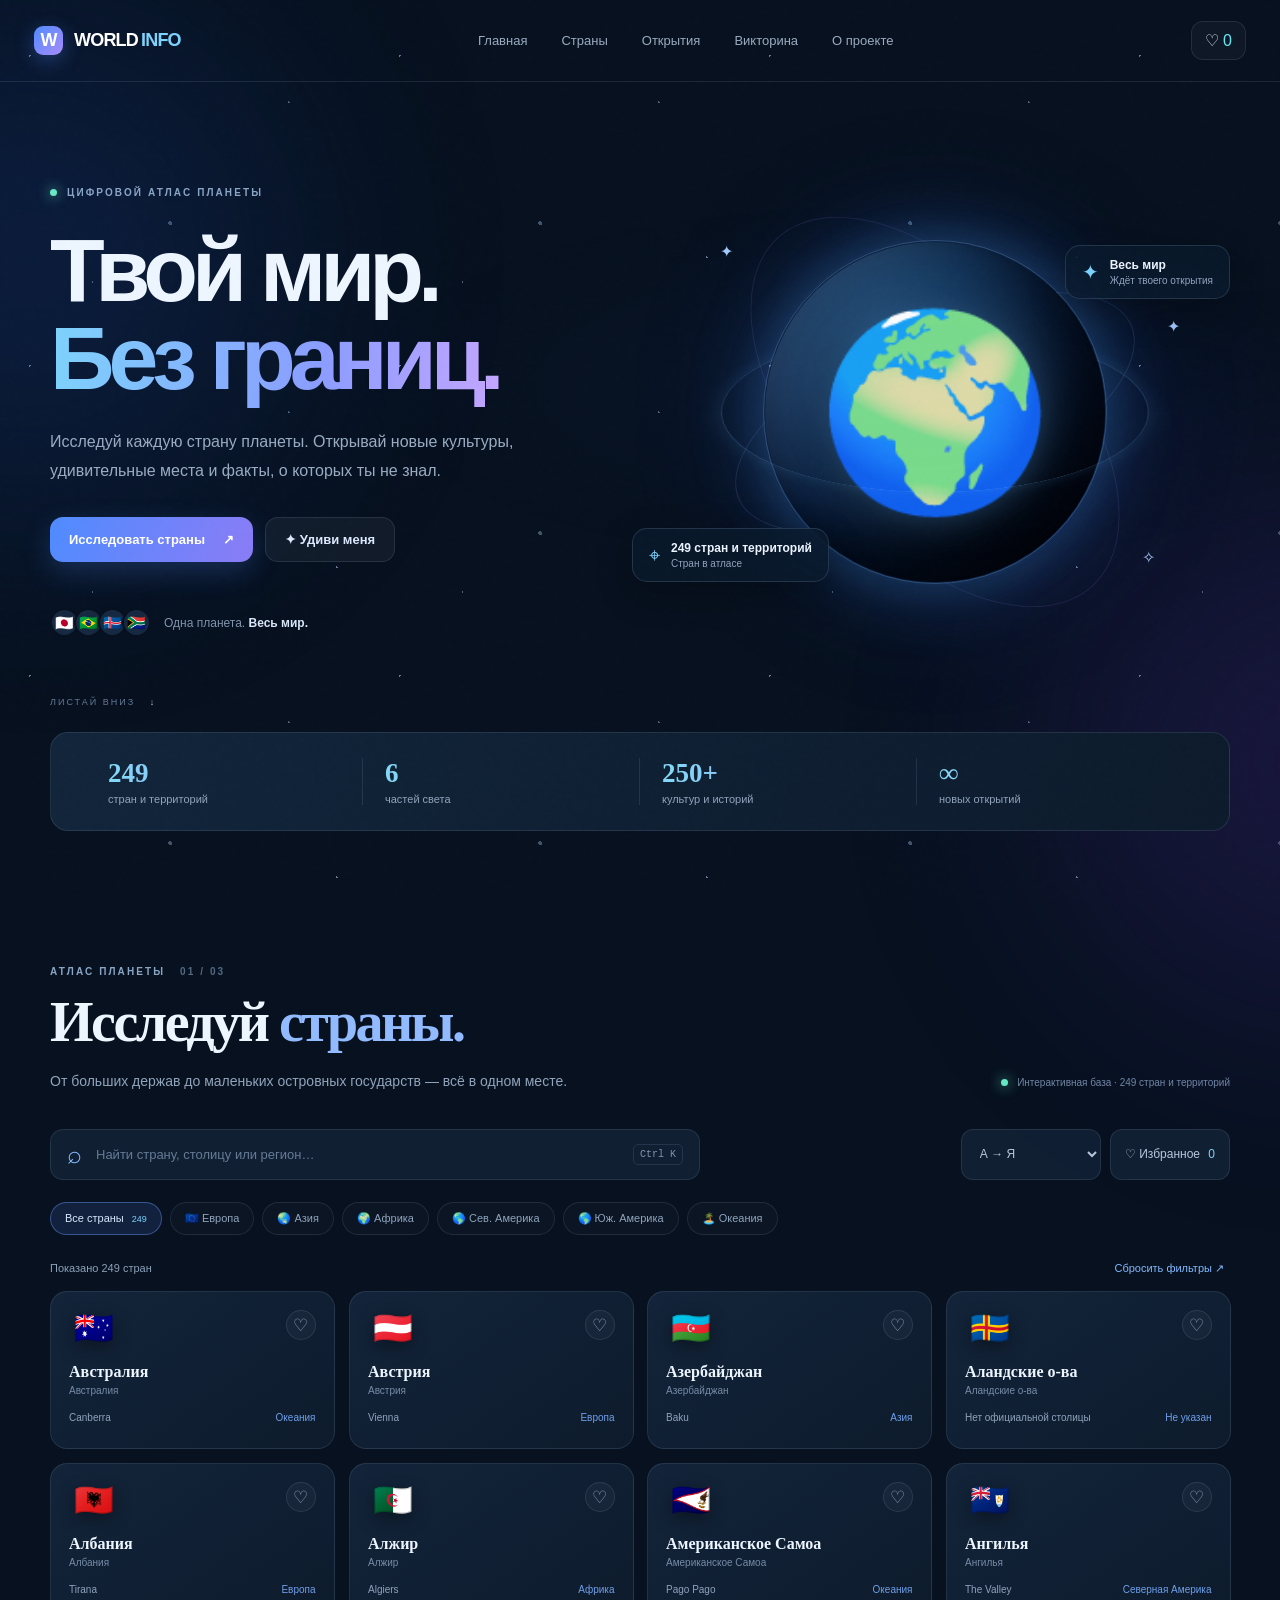
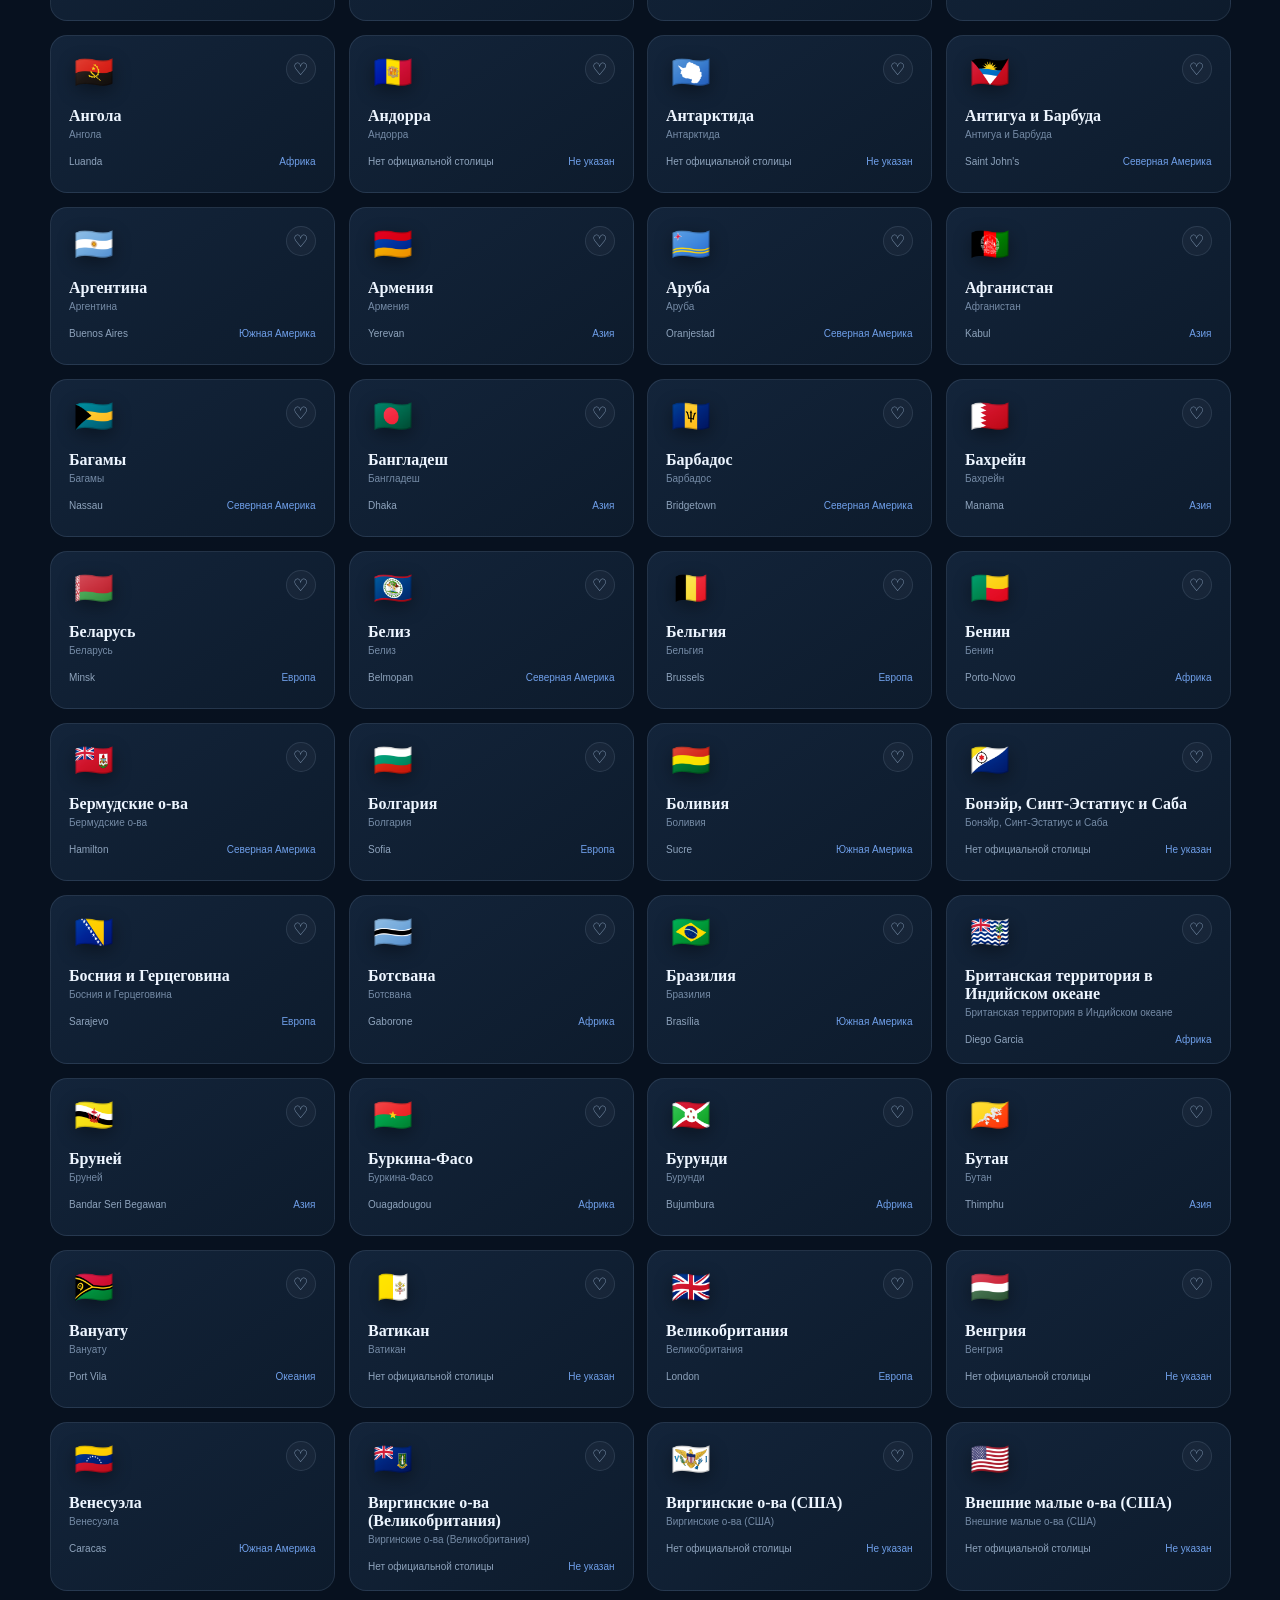
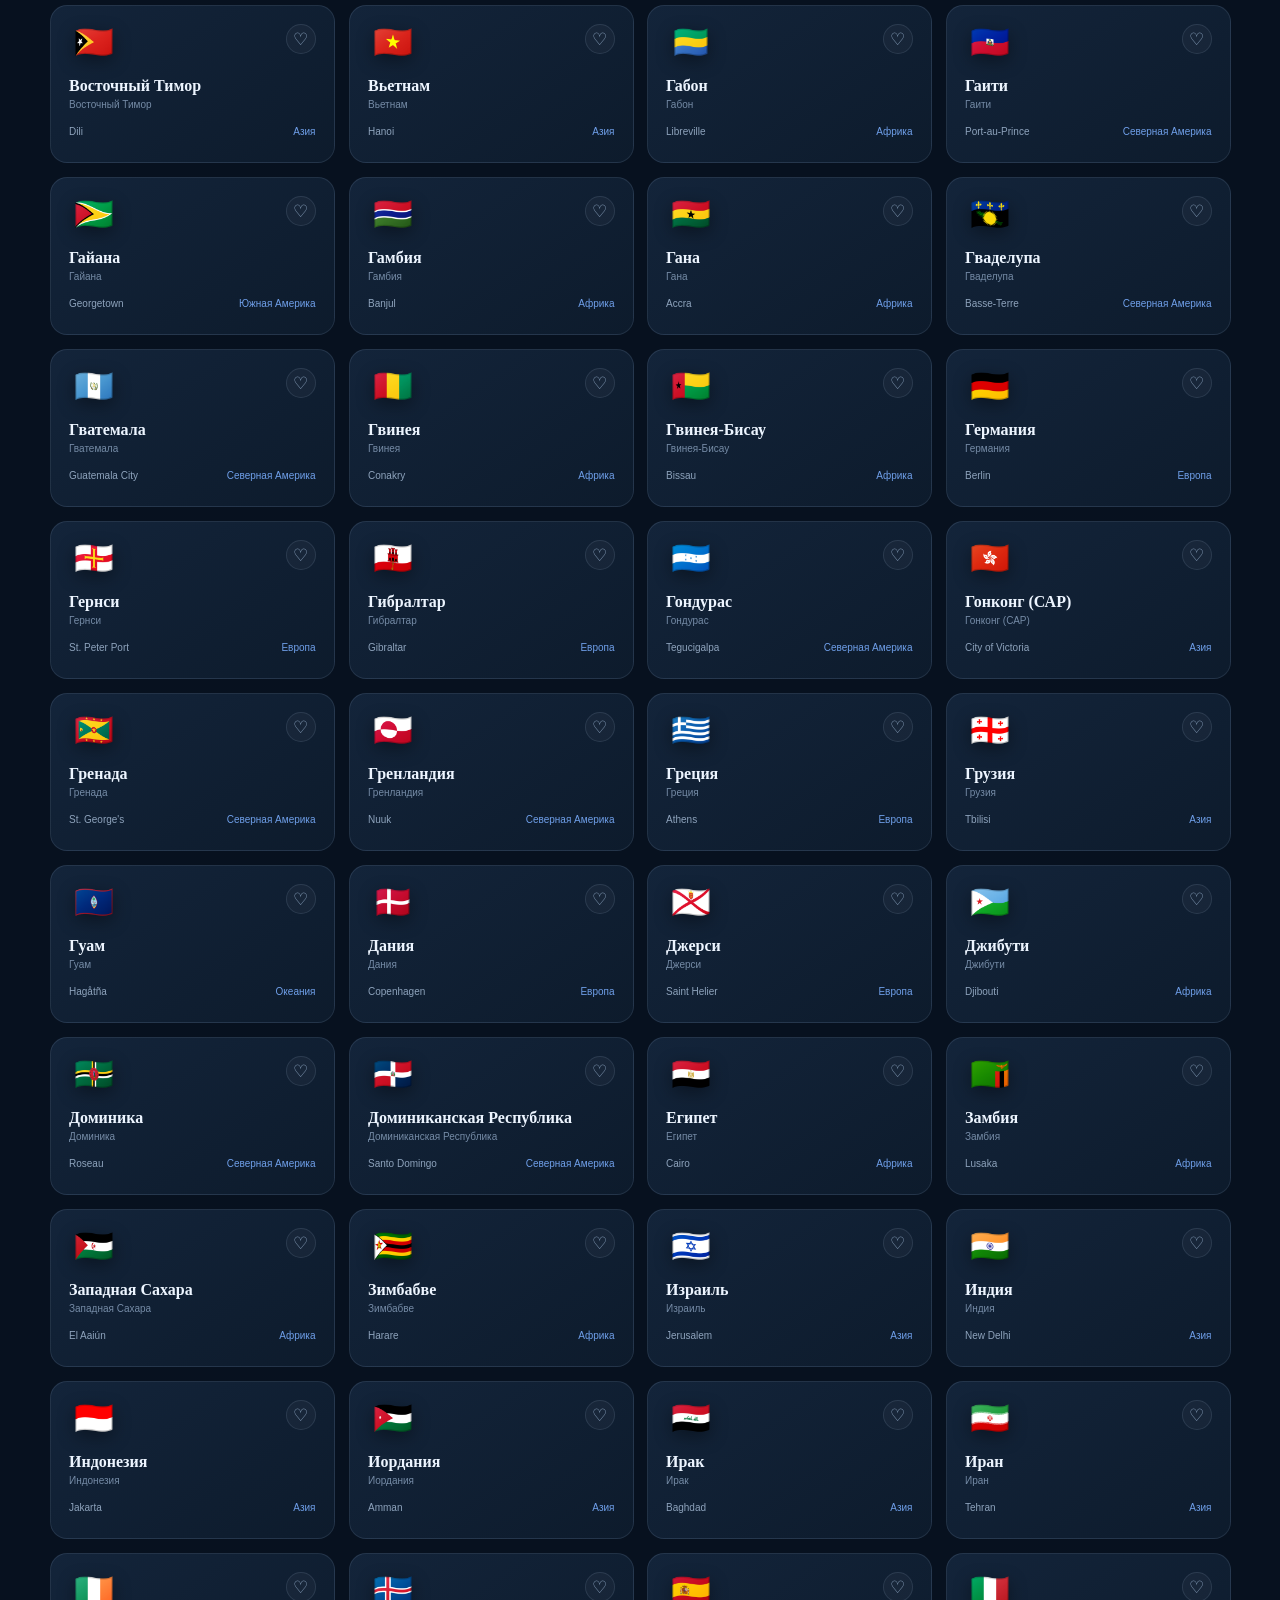
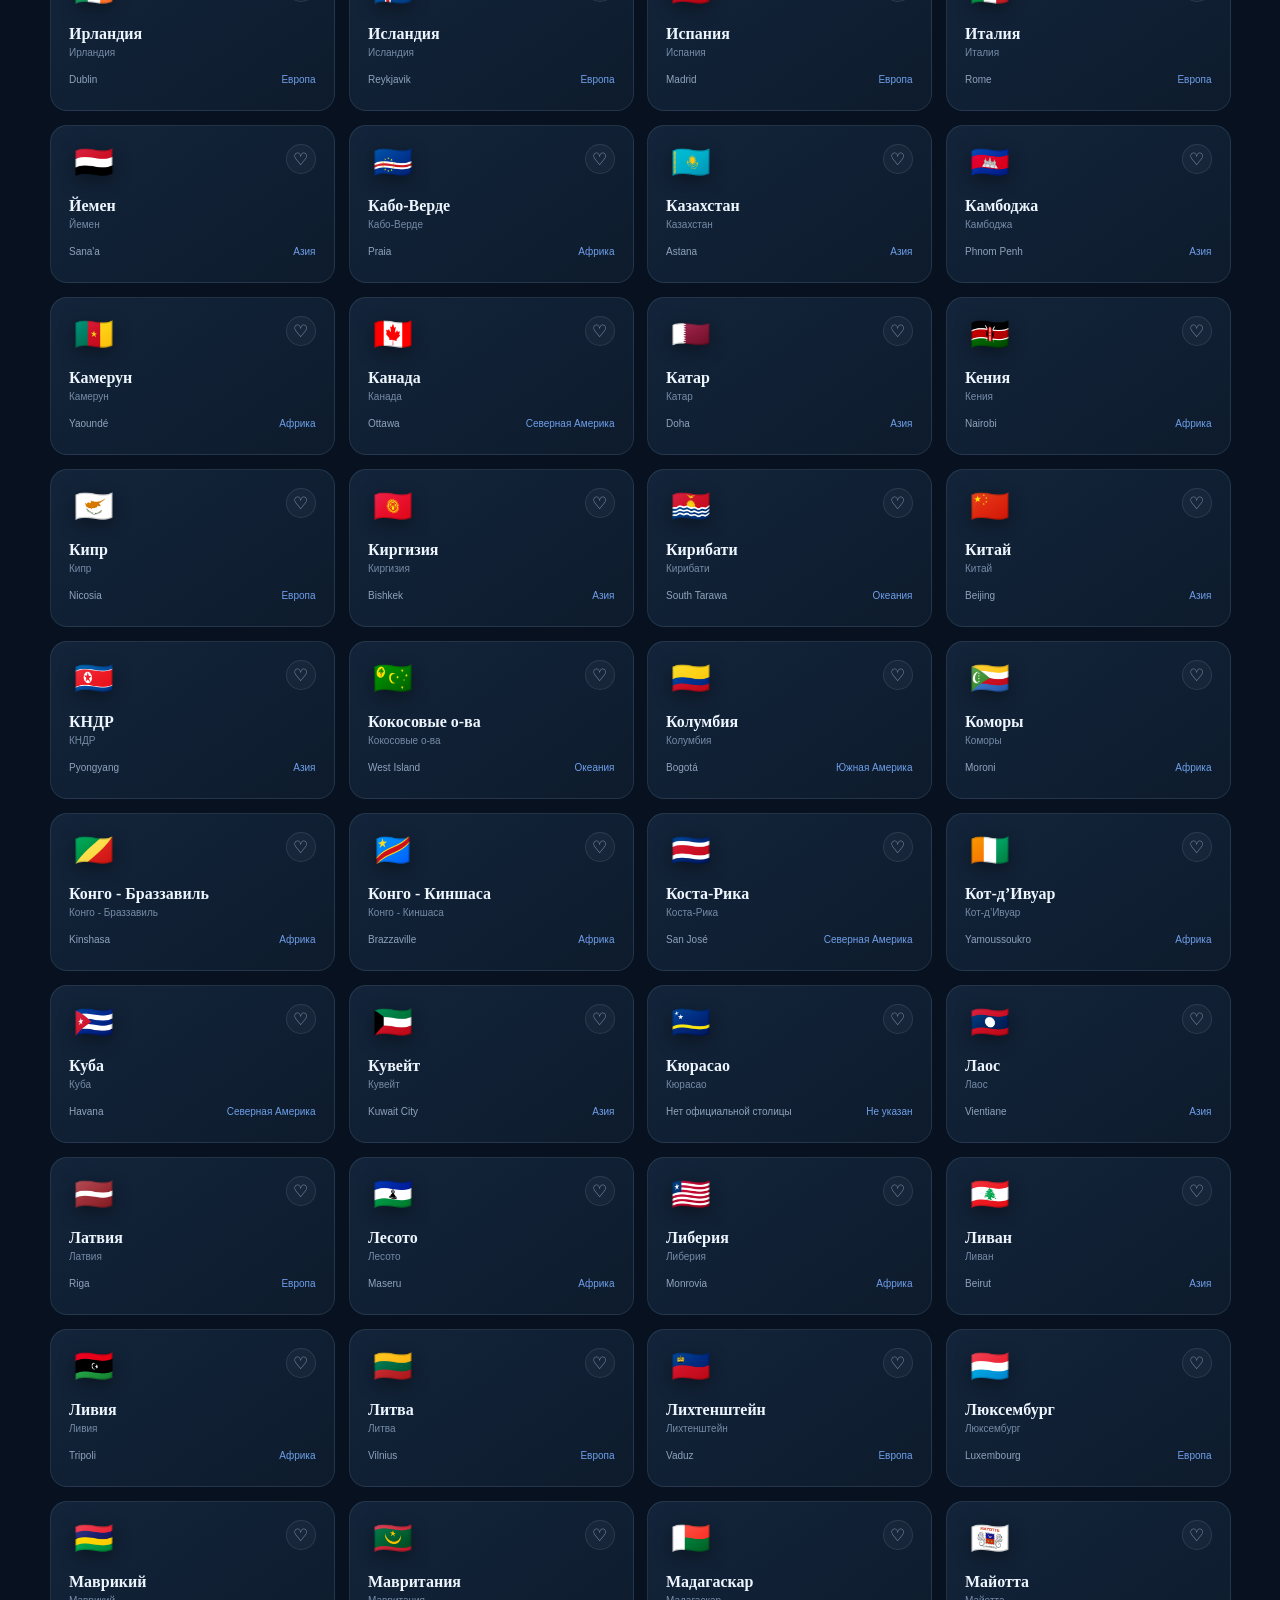
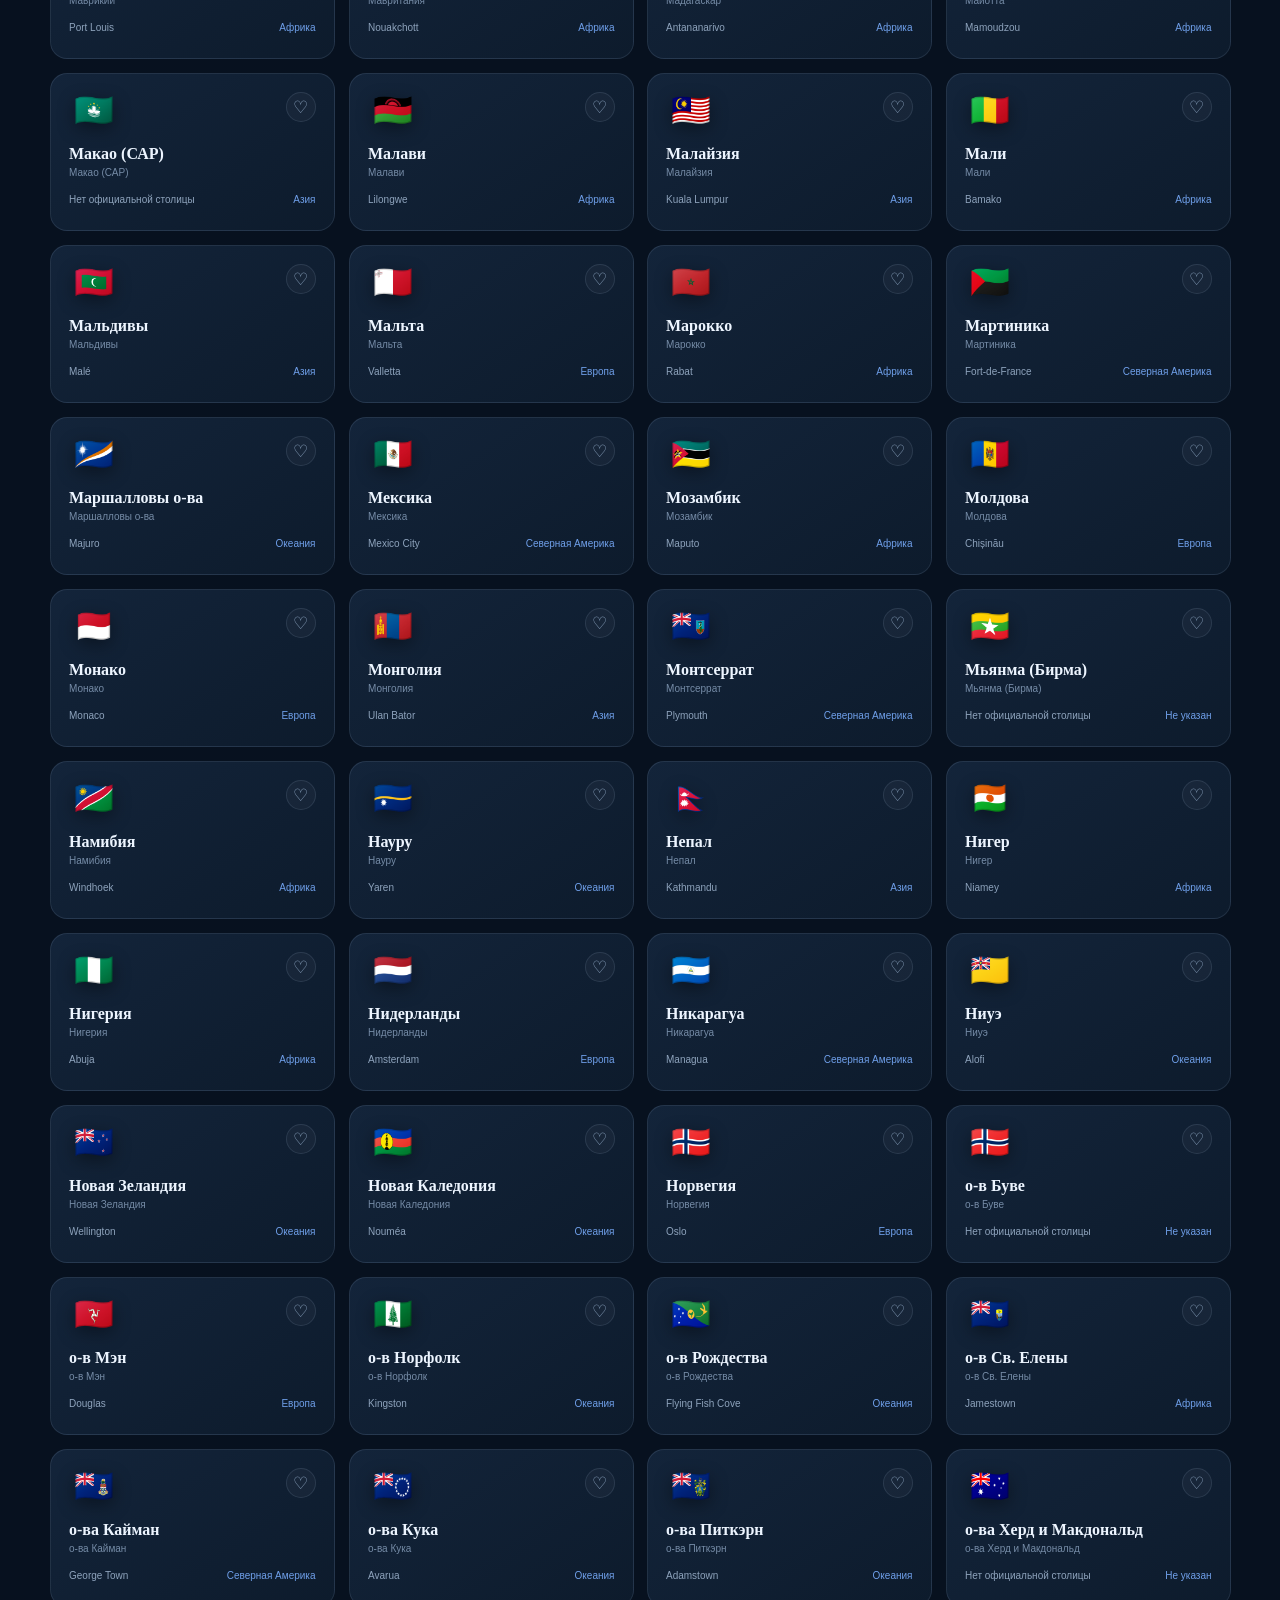
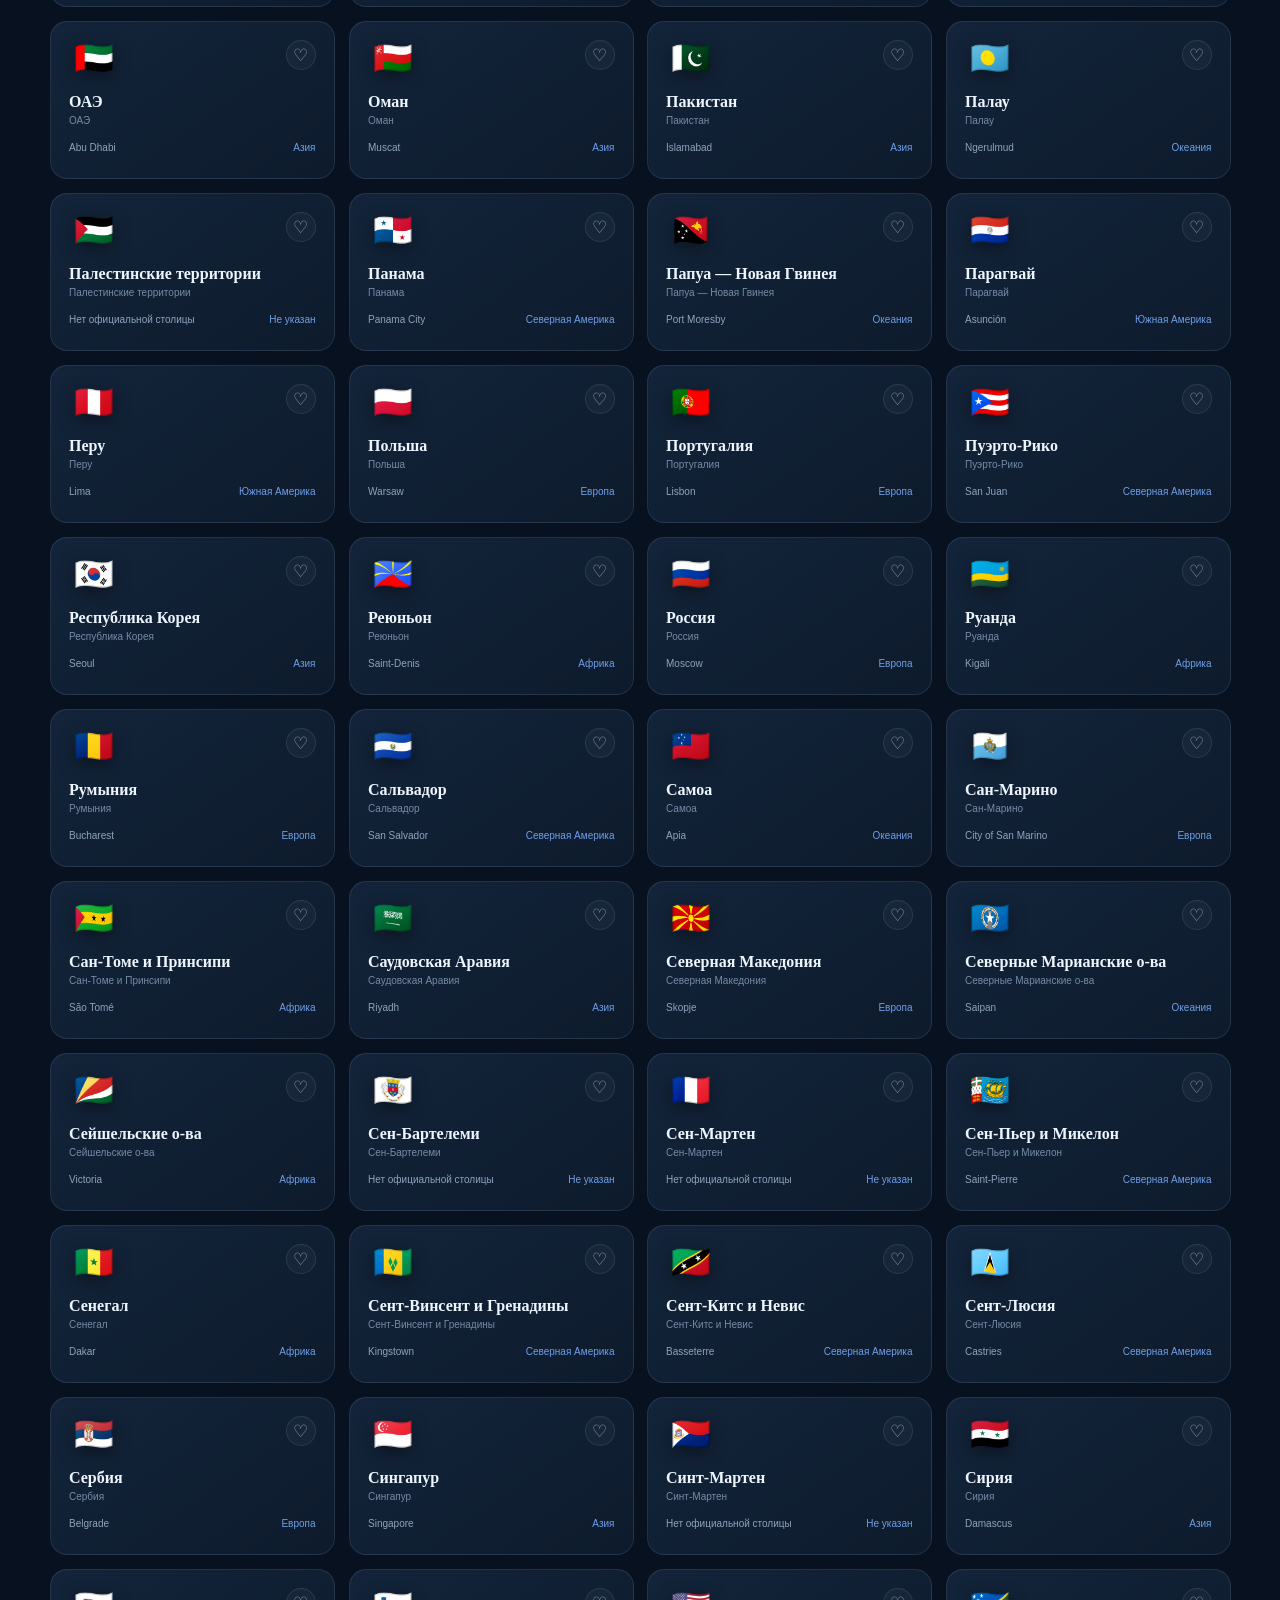
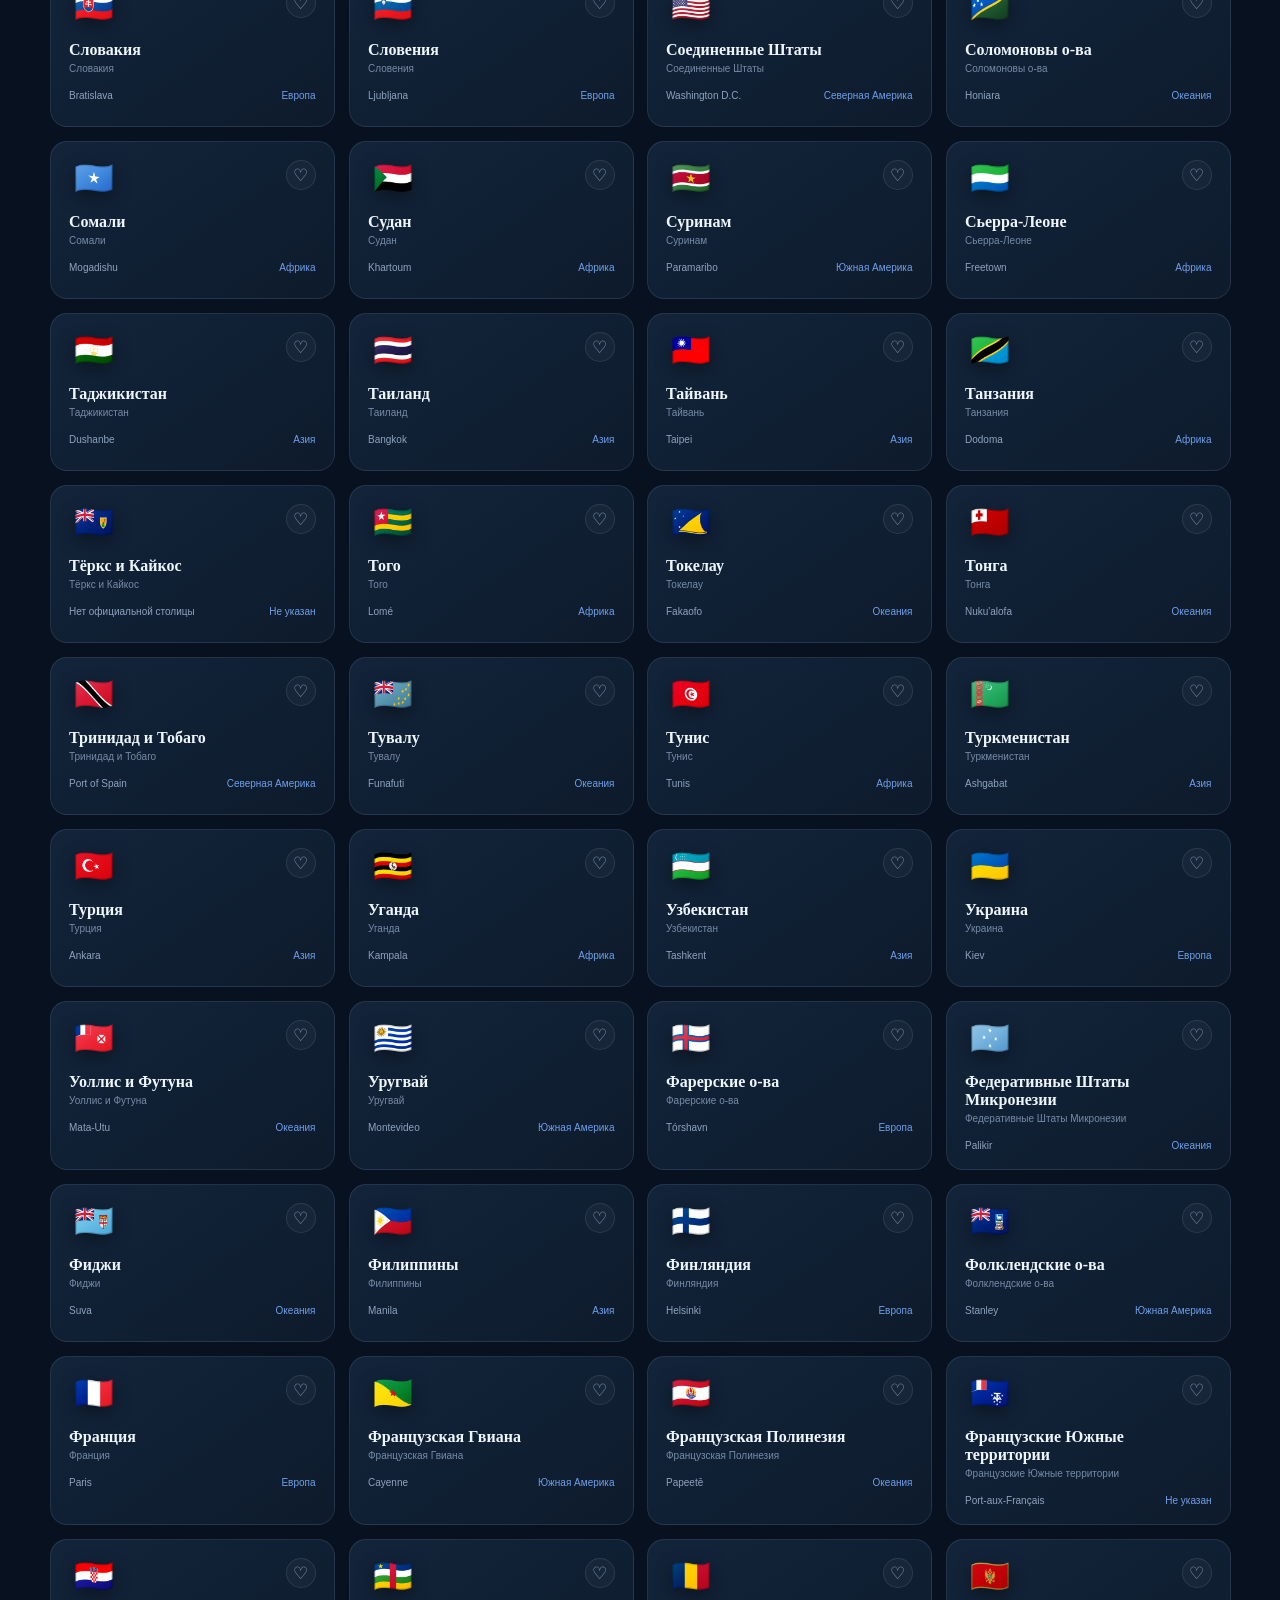
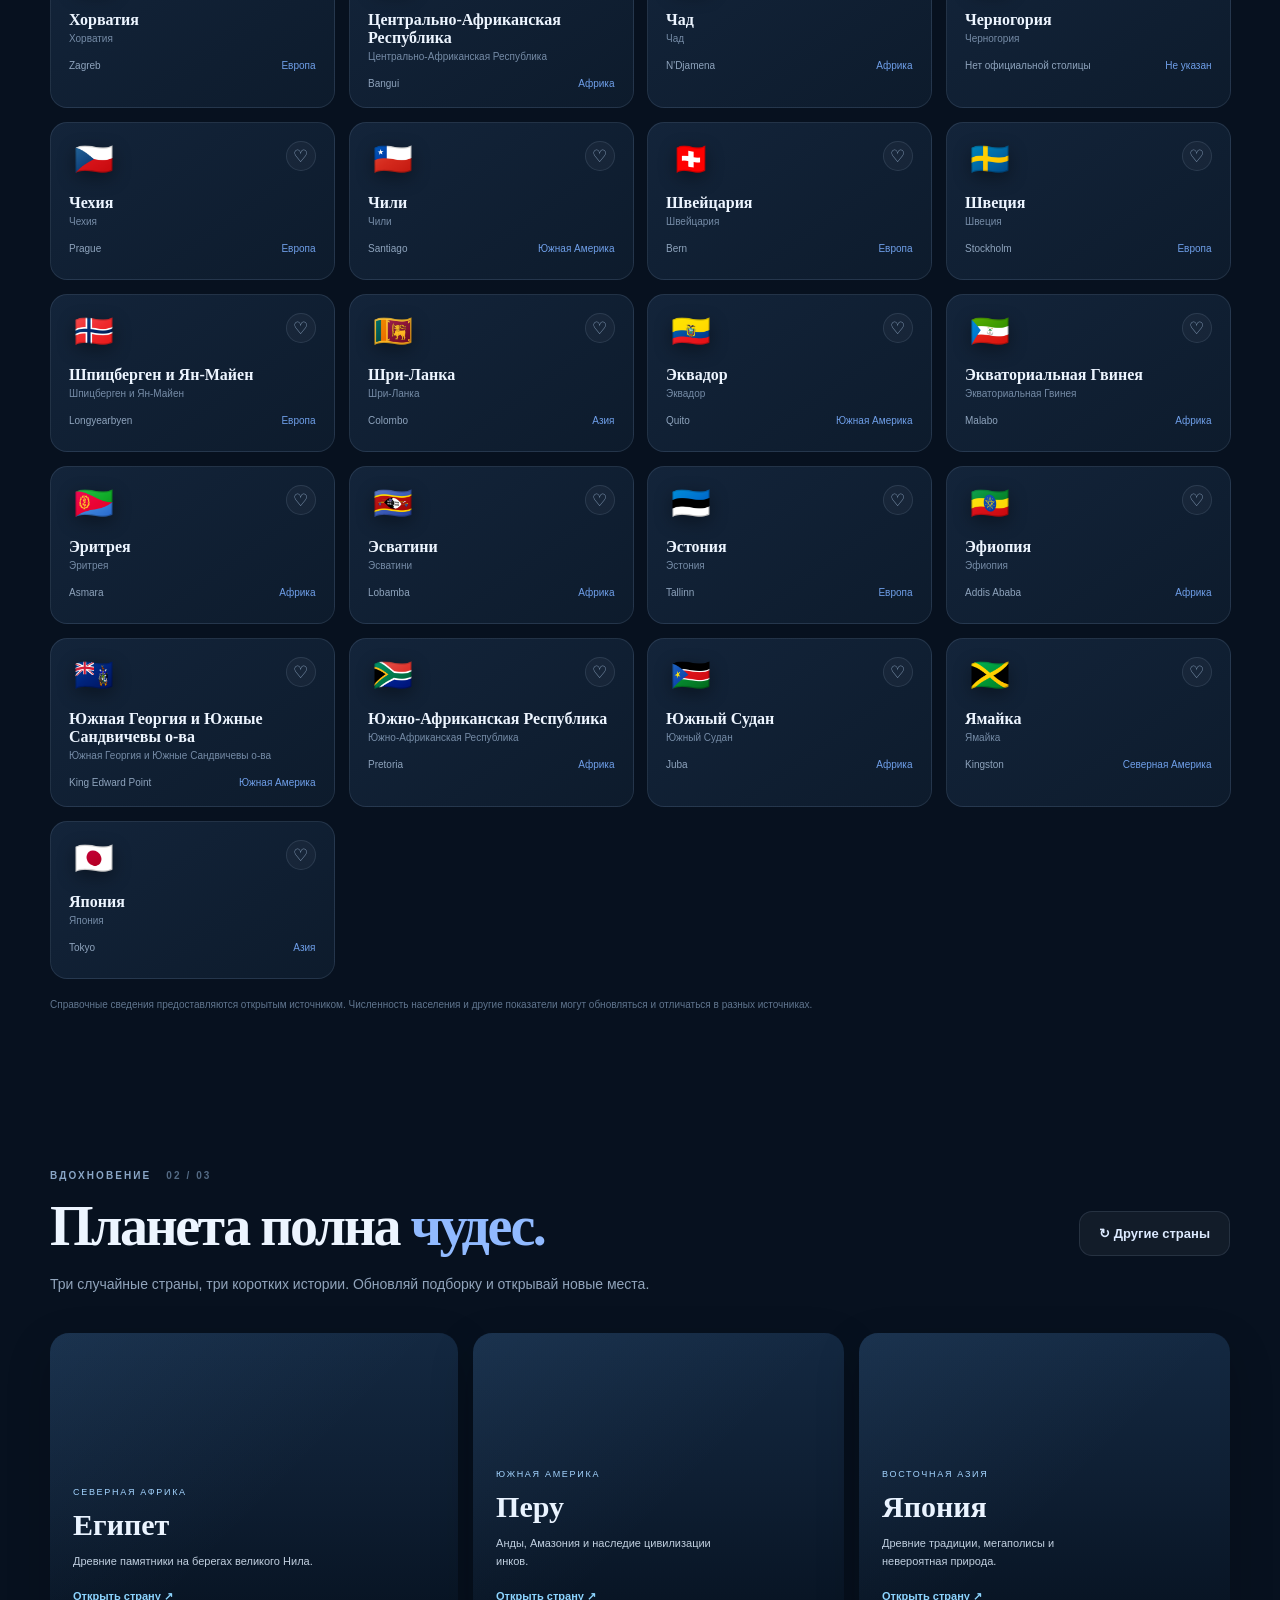
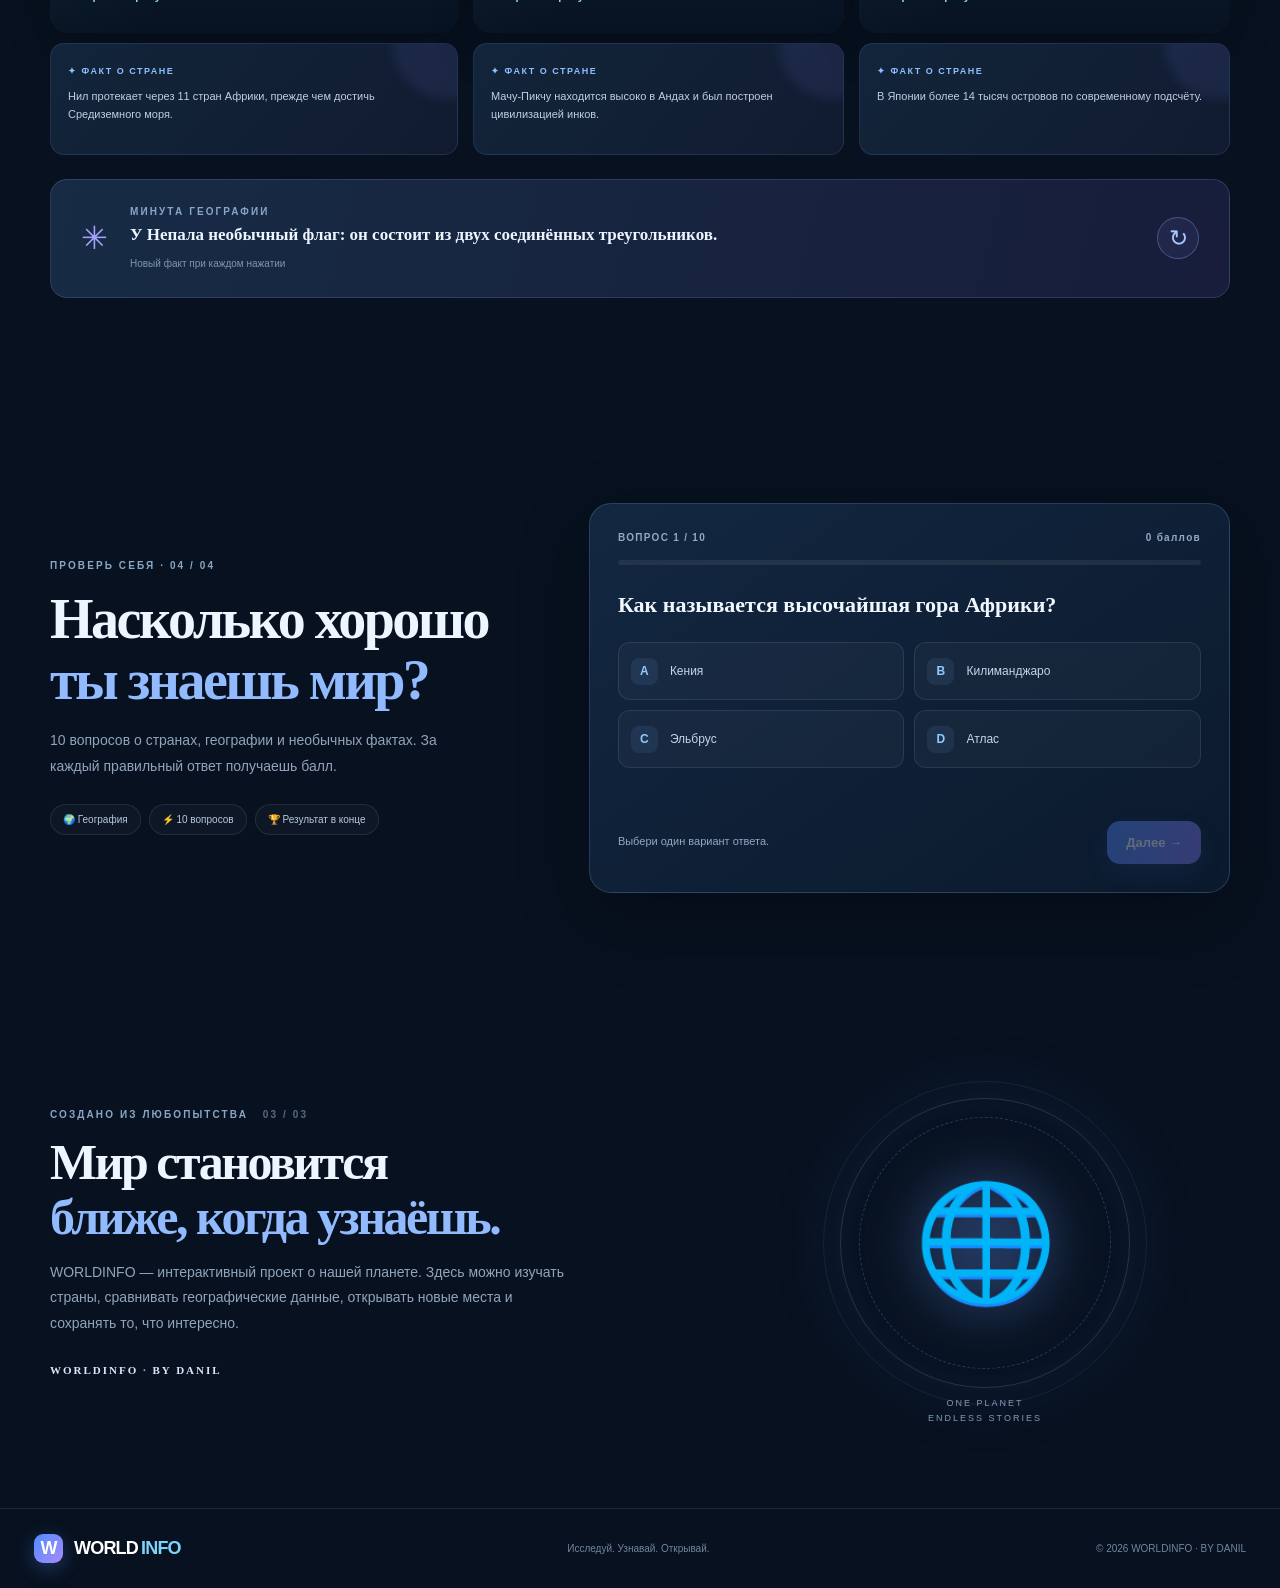
==== commit 2c5fa246: "Remove Datenschutz footer link" ====
--- a/index.html
+++ b/index.html
@@ -20,6 +20,6 @@
 
 <section class="quiz-section" id="quiz"><div class="quiz-intro"><div class="kicker">ПРОВЕРЬ СЕБЯ · 04 / 04</div><h2>Насколько хорошо<br><em>ты знаешь мир?</em></h2><p>10 вопросов о странах, географии и необычных фактах. За каждый правильный ответ получаешь балл.</p><div class="quiz-pills"><span>🌍 География</span><span>⚡ 10 вопросов</span><span>🏆 Результат в конце</span></div></div><div class="quiz-panel" id="quizPanel"><div class="quiz-topline"><span id="quizCounter">ВОПРОС 1 / 10</span><span id="quizScore">0 баллов</span></div><div class="quiz-progress"><span id="quizProgress"></span></div><div class="quiz-question" id="quizQuestion">Готов проверить свои знания?</div><div class="quiz-options" id="quizOptions"></div><div class="quiz-bottom"><span id="quizFeedback">Выбери один вариант ответа.</span><button class="button button-primary" id="quizNext" disabled>Далее →</button></div></div></section>
 <section class="about-section" id="about"><div class="about-copy"><div class="kicker">СОЗДАНО ИЗ ЛЮБОПЫТСТВА <span>03 / 03</span></div><h2>Мир становится<br><em>ближе, когда узнаёшь.</em></h2><p>WORLDINFO — интерактивный проект о нашей планете. Здесь можно изучать страны, сравнивать географические данные, открывать новые места и сохранять то, что интересно.</p><div class="about-sign">WORLDINFO <span>·</span> BY DANIL</div></div><div class="about-orb"><div class="about-orb-inner">🌐</div><span class="orb-caption">ONE PLANET<br>ENDLESS STORIES</span></div></section>
-</main><footer><a class="logo" href="#home"><span class="logo-mark">W</span>WORLD<span class="logo-accent">INFO</span></a><span>Исследуй. Узнавай. Открывай.</span><span>© 2026 WORLDINFO · BY DANIL</span><a href="datenschutz.html">Datenschutz</a></footer>
+</main><footer><a class="logo" href="#home"><span class="logo-mark">W</span>WORLD<span class="logo-accent">INFO</span></a><span>Исследуй. Узнавай. Открывай.</span><span>© 2026 WORLDINFO · BY DANIL</span></footer>
 <dialog id="countryModal" class="country-modal"><button class="modal-close" id="closeModal" aria-label="Закрыть">×</button><div id="modalBody"></div></dialog><div class="toast" id="toast"></div><script src="countries.js"></script><script src="script.js"></script>
 </body></html>
